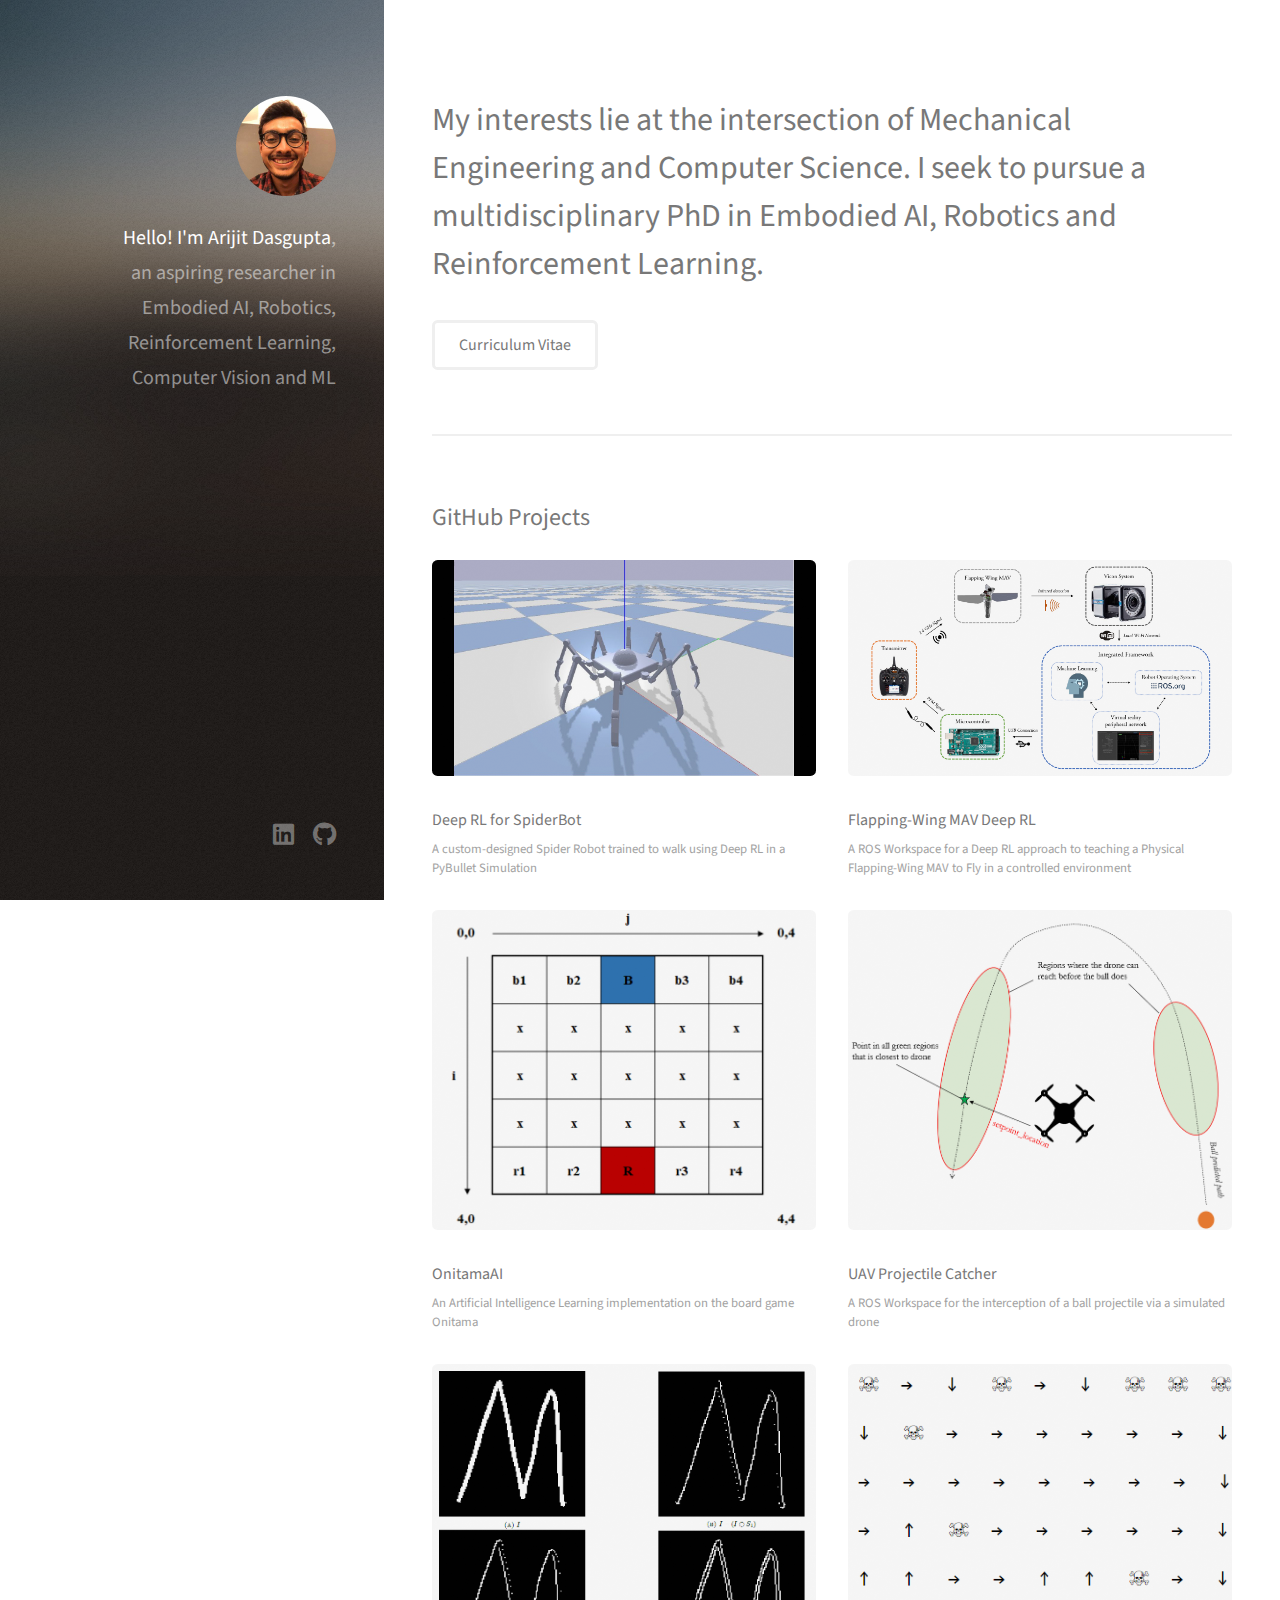
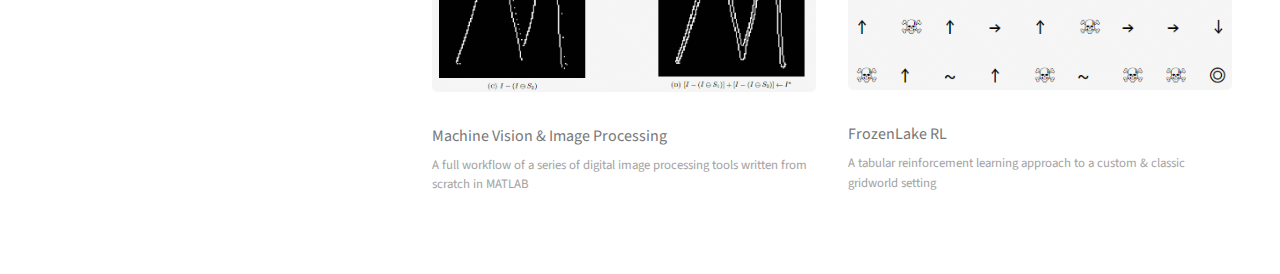
==== index.html @ ac58ea16 "Initial Commit" ====
<!DOCTYPE HTML>
<!--
	Strata by HTML5 UP
	html5up.net | @ajlkn
	Free for personal and commercial use under the CCA 3.0 license (html5up.net/license)
-->
<html>
	<head>
		<title>Arijit Dasgupta</title>
		<meta charset="utf-8" />
		<meta name="viewport" content="width=device-width, initial-scale=1, user-scalable=no" />
		<link rel="stylesheet" href="assets/css/main.css" />
	</head>
	<body class="is-preload">

		<!-- Header -->
			<header id="header">
				<div class="inner">
					<a href="#" class="image avatar"><img src="images/avatar.jpg" alt="" /></a>
					<h1><strong>Hello! I'm Arijit Dasgupta</strong>,<br> an aspiring 
					researcher in<br>Embodied AI, Robotics,<br>Reinforcement Learning,<br>Computer Vision and ML<br /></h1>
				</div>
			</header>

		<!-- Main -->
			<div id="main">

				<!-- One -->
					<section id="one">
						<header class="major">
							<h2>My interests lie at the intersection of Mechanical Engineering and Computer Science. I seek to pursue a multidisciplinary PhD in Embodied AI, Robotics and Reinforcement Learning. </h2>
						</header>
						<ul class="actions">
							<li><a href="pdf/ArijitDasgupta_Academic_CV.pdf" class="button">Curriculum Vitae </a></li>
						</ul>
						<p></p>
					</section>

				<!-- Two -->
					<section id="two">
						<h2>GitHub Projects</h2>
						<div class="row">
							<article class="col-6 col-12-xsmall work-item">
								<a href="https://github.com/arijitnoobstar/SpiderBot_DeepRL" class="special"><img src="images/spiderbot.jpg" alt="" /></a>
								<h3>Deep RL for SpiderBot</h3>
								<p>A custom-designed Spider Robot trained to walk using Deep RL in a PyBullet Simulation</p>
							</article>
							<article class="col-6 col-12-xsmall work-item">
								<a href="https://github.com/arijitnoobstar/Flapping-Wing-MAV_DeepRL" class="special"><img src="images/InformationFlow.png" alt="" /></a>
								<h3>Flapping-Wing MAV Deep RL</h3>
								<p>A ROS Workspace for a Deep RL approach to teaching a Physical Flapping-Wing MAV to Fly in a controlled environment</p>
							</article>
							<article class="col-6 col-12-xsmall work-item">
								<a href="https://github.com/arijitnoobstar/OnitamaAI" class="special"><img src="images/onitama_board.png" alt="" /></a>
								<h3>OnitamaAI</h3>
								<p>An Artificial Intelligence Learning implementation on the board game Onitama</p>
							</article>

							<article class="col-6 col-12-xsmall work-item">
								<a href="https://github.com/arijitnoobstar/UAVProjectileCatcher" class="special"><img src="images/method2.png" alt="" /></a>
								<h3>UAV Projectile Catcher</h3>
								<p>A ROS Workspace for the interception of a ball projectile via a simulated drone</p>
							</article>
							<article class="col-6 col-12-xsmall work-item">
								<a href="https://github.com/arijitnoobstar/MachineVision_ImageProcessing" class="special"><img src="images/erosion_edge_detection.png" alt="" /></a>
								<h3>Machine Vision & Image Processing</h3>
								<p>A full workflow of a series of digital image processing tools written from scratch in MATLAB</p>
							</article>
							<article class="col-6 col-12-xsmall work-item">
								<a href="https://github.com/arijitnoobstar/FrozenLake_RL" class="special"><img src="images/10by10policy.png" alt="" /></a>
								<h3>FrozenLake RL</h3>
								<p>A tabular reinforcement learning approach to a custom & classic gridworld setting</p>
							</article>
						</div>
					</section>

				<!-- Three 
					<section id="three">
						<h2>Get In Touch</h2>
						<p>Accumsan pellentesque commodo blandit enim arcu non at amet id arcu magna. Accumsan orci faucibus id eu lorem semper nunc nisi lorem vulputate lorem neque lorem ipsum dolor.</p>
						<div class="row">
							<div class="col-8 col-12-small">
								<form method="post" action="#">
									<div class="row gtr-uniform gtr-50">
										<div class="col-6 col-12-xsmall"><input type="text" name="name" id="name" placeholder="Name" /></div>
										<div class="col-6 col-12-xsmall"><input type="email" name="email" id="email" placeholder="Email" /></div>
										<div class="col-12"><textarea name="message" id="message" placeholder="Message" rows="4"></textarea></div>
									</div>
								</form>
								<ul class="actions">
									<li><input type="submit" value="Send Message" /></li>
								</ul>
							</div>
							<div class="col-4 col-12-small">
								<ul class="labeled-icons">
									<li>
										<h3 class="icon solid fa-home"><span class="label">Address</span></h3>
										1234 Somewhere Rd.<br />
										Nashville, TN 00000<br />
										United States
									</li>
									<li>
										<h3 class="icon solid fa-mobile-alt"><span class="label">Phone</span></h3>
										000-000-0000
									</li>
									<li>
										<h3 class="icon solid fa-envelope"><span class="label">Email</span></h3>
										<a href="#">hello@untitled.tld</a>
									</li>
								</ul>
							</div>
						</div>
					</section>
				-->
				<!-- Four -->
				<!--
					<section id="four">
						<h2>Elements</h2>

						<section>
							<h4>Text</h4>
							<p>This is <b>bold</b> and this is <strong>strong</strong>. This is <i>italic</i> and this is <em>emphasized</em>.
							This is <sup>superscript</sup> text and this is <sub>subscript</sub> text.
							This is <u>underlined</u> and this is code: <code>for (;;) { ... }</code>. Finally, <a href="#">this is a link</a>.</p>
							<hr />
							<header>
								<h4>Heading with a Subtitle</h4>
								<p>Lorem ipsum dolor sit amet nullam id egestas urna aliquam</p>
							</header>
							<p>Nunc lacinia ante nunc ac lobortis. Interdum adipiscing gravida odio porttitor sem non mi integer non faucibus ornare mi ut ante amet placerat aliquet. Volutpat eu sed ante lacinia sapien lorem accumsan varius montes viverra nibh in adipiscing blandit tempus accumsan.</p>
							<header>
								<h5>Heading with a Subtitle</h5>
								<p>Lorem ipsum dolor sit amet nullam id egestas urna aliquam</p>
							</header>
							<p>Nunc lacinia ante nunc ac lobortis. Interdum adipiscing gravida odio porttitor sem non mi integer non faucibus ornare mi ut ante amet placerat aliquet. Volutpat eu sed ante lacinia sapien lorem accumsan varius montes viverra nibh in adipiscing blandit tempus accumsan.</p>
							<hr />
							<h2>Heading Level 2</h2>
							<h3>Heading Level 3</h3>
							<h4>Heading Level 4</h4>
							<h5>Heading Level 5</h5>
							<h6>Heading Level 6</h6>
							<hr />
							<h5>Blockquote</h5>
							<blockquote>Fringilla nisl. Donec accumsan interdum nisi, quis tincidunt felis sagittis eget tempus euismod. Vestibulum ante ipsum primis in faucibus vestibulum. Blandit adipiscing eu felis iaculis volutpat ac adipiscing accumsan faucibus. Vestibulum ante ipsum primis in faucibus lorem ipsum dolor sit amet nullam adipiscing eu felis.</blockquote>
							<h5>Preformatted</h5>
							<pre><code>i = 0;

while (!deck.isInOrder()) {
print 'Iteration ' + i;
deck.shuffle();
i++;
}

print 'It took ' + i + ' iterations to sort the deck.';</code></pre>
						</section>

						<section>
							<h4>Lists</h4>
							<div class="row">
								<div class="col-6 col-12-xsmall">
									<h5>Unordered</h5>
									<ul>
										<li>Dolor pulvinar etiam magna etiam.</li>
										<li>Sagittis adipiscing lorem eleifend.</li>
										<li>Felis enim feugiat dolore viverra.</li>
									</ul>
									<h5>Alternate</h5>
									<ul class="alt">
										<li>Dolor pulvinar etiam magna etiam.</li>
										<li>Sagittis adipiscing lorem eleifend.</li>
										<li>Felis enim feugiat dolore viverra.</li>
									</ul>
								</div>
								<div class="col-6 col-12-xsmall">
									<h5>Ordered</h5>
									<ol>
										<li>Dolor pulvinar etiam magna etiam.</li>
										<li>Etiam vel felis at lorem sed viverra.</li>
										<li>Felis enim feugiat dolore viverra.</li>
										<li>Dolor pulvinar etiam magna etiam.</li>
										<li>Etiam vel felis at lorem sed viverra.</li>
										<li>Felis enim feugiat dolore viverra.</li>
									</ol>
									<h5>Icons</h5>
									<ul class="icons">
										<li><a href="#" class="icon brands fa-twitter"><span class="label">Twitter</span></a></li>
										<li><a href="#" class="icon brands fa-facebook-f"><span class="label">Facebook</span></a></li>
										<li><a href="#" class="icon brands fa-instagram"><span class="label">Instagram</span></a></li>
										<li><a href="#" class="icon brands fa-github"><span class="label">Github</span></a></li>
										<li><a href="#" class="icon brands fa-dribbble"><span class="label">Dribbble</span></a></li>
										<li><a href="#" class="icon brands fa-tumblr"><span class="label">Tumblr</span></a></li>
									</ul>
								</div>
							</div>
							<h5>Actions</h5>
							<ul class="actions">
								<li><a href="#" class="button primary">Default</a></li>
								<li><a href="#" class="button">Default</a></li>
							</ul>
							<ul class="actions small">
								<li><a href="#" class="button primary small">Small</a></li>
								<li><a href="#" class="button small">Small</a></li>
							</ul>
							<div class="row">
								<div class="col-6 col-12-small">
									<ul class="actions stacked">
										<li><a href="#" class="button primary">Default</a></li>
										<li><a href="#" class="button">Default</a></li>
									</ul>
								</div>
								<div class="col-6 col-12-small">
									<ul class="actions stacked">
										<li><a href="#" class="button primary small">Small</a></li>
										<li><a href="#" class="button small">Small</a></li>
									</ul>
								</div>
								<div class="col-6 col-12-small">
									<ul class="actions stacked">
										<li><a href="#" class="button primary fit">Default</a></li>
										<li><a href="#" class="button fit">Default</a></li>
									</ul>
								</div>
								<div class="col-6 col-12-small">
									<ul class="actions stacked">
										<li><a href="#" class="button primary small fit">Small</a></li>
										<li><a href="#" class="button small fit">Small</a></li>
									</ul>
								</div>
							</div>
						</section>

						<section>
							<h4>Table</h4>
							<h5>Default</h5>
							<div class="table-wrapper">
								<table>
									<thead>
										<tr>
											<th>Name</th>
											<th>Description</th>
											<th>Price</th>
										</tr>
									</thead>
									<tbody>
										<tr>
											<td>Item One</td>
											<td>Ante turpis integer aliquet porttitor.</td>
											<td>29.99</td>
										</tr>
										<tr>
											<td>Item Two</td>
											<td>Vis ac commodo adipiscing arcu aliquet.</td>
											<td>19.99</td>
										</tr>
										<tr>
											<td>Item Three</td>
											<td> Morbi faucibus arcu accumsan lorem.</td>
											<td>29.99</td>
										</tr>
										<tr>
											<td>Item Four</td>
											<td>Vitae integer tempus condimentum.</td>
											<td>19.99</td>
										</tr>
										<tr>
											<td>Item Five</td>
											<td>Ante turpis integer aliquet porttitor.</td>
											<td>29.99</td>
										</tr>
									</tbody>
									<tfoot>
										<tr>
											<td colspan="2"></td>
											<td>100.00</td>
										</tr>
									</tfoot>
								</table>
							</div>

							<h5>Alternate</h5>
							<div class="table-wrapper">
								<table class="alt">
									<thead>
										<tr>
											<th>Name</th>
											<th>Description</th>
											<th>Price</th>
										</tr>
									</thead>
									<tbody>
										<tr>
											<td>Item One</td>
											<td>Ante turpis integer aliquet porttitor.</td>
											<td>29.99</td>
										</tr>
										<tr>
											<td>Item Two</td>
											<td>Vis ac commodo adipiscing arcu aliquet.</td>
											<td>19.99</td>
										</tr>
										<tr>
											<td>Item Three</td>
											<td> Morbi faucibus arcu accumsan lorem.</td>
											<td>29.99</td>
										</tr>
										<tr>
											<td>Item Four</td>
											<td>Vitae integer tempus condimentum.</td>
											<td>19.99</td>
										</tr>
										<tr>
											<td>Item Five</td>
											<td>Ante turpis integer aliquet porttitor.</td>
											<td>29.99</td>
										</tr>
									</tbody>
									<tfoot>
										<tr>
											<td colspan="2"></td>
											<td>100.00</td>
										</tr>
									</tfoot>
								</table>
							</div>
						</section>

						<section>
							<h4>Buttons</h4>
							<ul class="actions">
								<li><a href="#" class="button primary">Primary</a></li>
								<li><a href="#" class="button">Default</a></li>
							</ul>
							<ul class="actions">
								<li><a href="#" class="button large">Large</a></li>
								<li><a href="#" class="button">Default</a></li>
								<li><a href="#" class="button small">Small</a></li>
							</ul>
							<ul class="actions fit">
								<li><a href="#" class="button primary fit">Fit</a></li>
								<li><a href="#" class="button fit">Fit</a></li>
							</ul>
							<ul class="actions fit small">
								<li><a href="#" class="button primary fit small">Fit + Small</a></li>
								<li><a href="#" class="button fit small">Fit + Small</a></li>
							</ul>
							<ul class="actions">
								<li><a href="#" class="button primary icon solid fa-download">Icon</a></li>
								<li><a href="#" class="button icon solid fa-download">Icon</a></li>
							</ul>
							<ul class="actions">
								<li><span class="button primary disabled">Primary</span></li>
								<li><span class="button disabled">Default</span></li>
							</ul>
						</section>

						<section>
							<h4>Form</h4>
							<form method="post" action="#">
								<div class="row gtr-uniform gtr-50">
									<div class="col-6 col-12-xsmall">
										<input type="text" name="demo-name" id="demo-name" value="" placeholder="Name" />
									</div>
									<div class="col-6 col-12-xsmall">
										<input type="email" name="demo-email" id="demo-email" value="" placeholder="Email" />
									</div>
									<div class="col-12">
										<select name="demo-category" id="demo-category">
											<option value="">- Category -</option>
											<option value="1">Manufacturing</option>
											<option value="1">Shipping</option>
											<option value="1">Administration</option>
											<option value="1">Human Resources</option>
										</select>
									</div>
									<div class="col-4 col-12-small">
										<input type="radio" id="demo-priority-low" name="demo-priority" checked>
										<label for="demo-priority-low">Low Priority</label>
									</div>
									<div class="col-4 col-12-small">
										<input type="radio" id="demo-priority-normal" name="demo-priority">
										<label for="demo-priority-normal">Normal Priority</label>
									</div>
									<div class="col-4 col-12-small">
										<input type="radio" id="demo-priority-high" name="demo-priority">
										<label for="demo-priority-high">High Priority</label>
									</div>
									<div class="col-6 col-12-small">
										<input type="checkbox" id="demo-copy" name="demo-copy">
										<label for="demo-copy">Email me a copy of this message</label>
									</div>
									<div class="col-6 col-12-small">
										<input type="checkbox" id="demo-human" name="demo-human" checked>
										<label for="demo-human">I am a human and not a robot</label>
									</div>
									<div class="col-12">
										<textarea name="demo-message" id="demo-message" placeholder="Enter your message" rows="6"></textarea>
									</div>
									<div class="col-12">
										<ul class="actions">
											<li><input type="submit" value="Send Message" class="primary" /></li>
											<li><input type="reset" value="Reset" /></li>
										</ul>
									</div>
								</div>
							</form>
						</section>

						<section>
							<h4>Image</h4>
							<h5>Fit</h5>
							<div class="box alt">
								<div class="row gtr-50 gtr-uniform">
									<div class="col-12"><span class="image fit"><img src="images/fulls/05.jpg" alt="" /></span></div>
									<div class="col-4"><span class="image fit"><img src="images/thumbs/01.jpg" alt="" /></span></div>
									<div class="col-4"><span class="image fit"><img src="images/thumbs/02.jpg" alt="" /></span></div>
									<div class="col-4"><span class="image fit"><img src="images/thumbs/03.jpg" alt="" /></span></div>
									<div class="col-4"><span class="image fit"><img src="images/thumbs/04.jpg" alt="" /></span></div>
									<div class="col-4"><span class="image fit"><img src="images/thumbs/05.jpg" alt="" /></span></div>
									<div class="col-4"><span class="image fit"><img src="images/thumbs/06.jpg" alt="" /></span></div>
									<div class="col-4"><span class="image fit"><img src="images/thumbs/03.jpg" alt="" /></span></div>
									<div class="col-4"><span class="image fit"><img src="images/thumbs/02.jpg" alt="" /></span></div>
									<div class="col-4"><span class="image fit"><img src="images/thumbs/01.jpg" alt="" /></span></div>
								</div>
							</div>
							<h5>Left &amp; Right</h5>
							<p><span class="image left"><img src="images/avatar.jpg" alt="" /></span>Fringilla nisl. Donec accumsan interdum nisi, quis tincidunt felis sagittis eget. tempus euismod. Vestibulum ante ipsum primis in faucibus vestibulum. Blandit adipiscing eu felis iaculis volutpat ac adipiscing accumsan eu faucibus. Integer ac pellentesque praesent tincidunt felis sagittis eget. tempus euismod. Vestibulum ante ipsum primis in faucibus vestibulum. Blandit adipiscing eu felis iaculis volutpat ac adipiscing accumsan eu faucibus. Integer ac pellentesque praesent. Donec accumsan interdum nisi, quis tincidunt felis sagittis eget. tempus euismod. Vestibulum ante ipsum primis in faucibus vestibulum. Blandit adipiscing eu felis iaculis volutpat ac adipiscing accumsan eu faucibus. Integer ac pellentesque praesent tincidunt felis sagittis eget. tempus euismod. Vestibulum ante ipsum primis in faucibus vestibulum. Blandit adipiscing eu felis iaculis volutpat ac adipiscing accumsan eu faucibus. Integer ac pellentesque praesent.</p>
							<p><span class="image right"><img src="images/avatar.jpg" alt="" /></span>Fringilla nisl. Donec accumsan interdum nisi, quis tincidunt felis sagittis eget. tempus euismod. Vestibulum ante ipsum primis in faucibus vestibulum. Blandit adipiscing eu felis iaculis volutpat ac adipiscing accumsan eu faucibus. Integer ac pellentesque praesent tincidunt felis sagittis eget. tempus euismod. Vestibulum ante ipsum primis in faucibus vestibulum. Blandit adipiscing eu felis iaculis volutpat ac adipiscing accumsan eu faucibus. Integer ac pellentesque praesent. Donec accumsan interdum nisi, quis tincidunt felis sagittis eget. tempus euismod. Vestibulum ante ipsum primis in faucibus vestibulum. Blandit adipiscing eu felis iaculis volutpat ac adipiscing accumsan eu faucibus. Integer ac pellentesque praesent tincidunt felis sagittis eget. tempus euismod. Vestibulum ante ipsum primis in faucibus vestibulum. Blandit adipiscing eu felis iaculis volutpat ac adipiscing accumsan eu faucibus. Integer ac pellentesque praesent.</p>
						</section>

					</section>
				-->

			</div>

		<!-- Footer -->
			<footer id="footer">
				<div class="inner">
					<ul class="icons">
						<li><a href="https://linkedin.com/in/arijitdasgupta97" class="icon brands fa-linkedin"><span class="label">LinkedIN</span></a></li>
						<li><a href="https://github.com/arijitnoobstar" class="icon brands fa-github"><span class="label">Github</span></a></li>
					</ul>
				</div>
			</footer>

		<!-- Scripts -->
			<script src="assets/js/jquery.min.js"></script>
			<script src="assets/js/jquery.poptrox.min.js"></script>
			<script src="assets/js/browser.min.js"></script>
			<script src="assets/js/breakpoints.min.js"></script>
			<script src="assets/js/util.js"></script>
			<script src="assets/js/main.js"></script>

	</body>
</html>
---- assets/css/main.css ----
@import url("fontawesome-all.min.css");
@import url("https://fonts.googleapis.com/css?family=Source+Sans+Pro:400,400italic");

/*
	Strata by HTML5 UP
	html5up.net | @ajlkn
	Free for personal and commercial use under the CCA 3.0 license (html5up.net/license)
*/

html, body, div, span, applet, object,
iframe, h1, h2, h3, h4, h5, h6, p, blockquote,
pre, a, abbr, acronym, address, big, cite,
code, del, dfn, em, img, ins, kbd, q, s, samp,
small, strike, strong, sub, sup, tt, var, b,
u, i, center, dl, dt, dd, ol, ul, li, fieldset,
form, label, legend, table, caption, tbody,
tfoot, thead, tr, th, td, article, aside,
canvas, details, embed, figure, figcaption,
footer, header, hgroup, menu, nav, output, ruby,
section, summary, time, mark, audio, video {
	margin: 0;
	padding: 0;
	border: 0;
	font-size: 100%;
	font: inherit;
	vertical-align: baseline;}

article, aside, details, figcaption, figure,
footer, header, hgroup, menu, nav, section {
	display: block;}

body {
	line-height: 1;
}

ol, ul {
	list-style: none;
}

blockquote, q {
	quotes: none;
}

	blockquote:before, blockquote:after, q:before, q:after {
		content: '';
		content: none;
	}

table {
	border-collapse: collapse;
	border-spacing: 0;
}

body {
	-webkit-text-size-adjust: none;
}

mark {
	background-color: transparent;
	color: inherit;
}

input::-moz-focus-inner {
	border: 0;
	padding: 0;
}

input, select, textarea {
	-moz-appearance: none;
	-webkit-appearance: none;
	-ms-appearance: none;
	appearance: none;
}

/* Basic */

	html {
		box-sizing: border-box;
	}

	*, *:before, *:after {
		box-sizing: inherit;
	}

	body {
		background: #fff;
	}

		body.is-preload *, body.is-preload *:before, body.is-preload *:after {
			-moz-animation: none !important;
			-webkit-animation: none !important;
			-ms-animation: none !important;
			animation: none !important;
			-moz-transition: none !important;
			-webkit-transition: none !important;
			-ms-transition: none !important;
			transition: none !important;
		}

	body, input, select, textarea {
		color: #a2a2a2;
		font-family: "Source Sans Pro", Helvetica, sans-serif;
		font-size: 16pt;
		font-weight: 400;
		line-height: 1.75em;
	}

	a {
		-moz-transition: color 0.2s ease-in-out, border-color 0.2s ease-in-out;
		-webkit-transition: color 0.2s ease-in-out, border-color 0.2s ease-in-out;
		-ms-transition: color 0.2s ease-in-out, border-color 0.2s ease-in-out;
		transition: color 0.2s ease-in-out, border-color 0.2s ease-in-out;
		border-bottom: dotted 1px;
		color: #49bf9d;
		text-decoration: none;
	}

		a:hover {
			border-bottom-color: transparent;
			color: #49bf9d !important;
			text-decoration: none;
		}

	strong, b {
		color: #787878;
		font-weight: 400;
	}

	em, i {
		font-style: italic;
	}

	p {
		margin: 0 0 2em 0;
	}

	h1, h2, h3, h4, h5, h6 {
		color: #787878;
		font-weight: 400;
		line-height: 1em;
		margin: 0 0 1em 0;
	}

		h1 a, h2 a, h3 a, h4 a, h5 a, h6 a {
			color: inherit;
			text-decoration: none;
		}

	h1 {
		font-size: 2em;
		line-height: 1.5em;
	}

	h2 {
		font-size: 1.5em;
		line-height: 1.5em;
	}

	h3 {
		font-size: 1.25em;
		line-height: 1.5em;
	}

	h4 {
		font-size: 1.1em;
		line-height: 1.5em;
	}

	h5 {
		font-size: 0.9em;
		line-height: 1.5em;
	}

	h6 {
		font-size: 0.7em;
		line-height: 1.5em;
	}

	sub {
		font-size: 0.8em;
		position: relative;
		top: 0.5em;
	}

	sup {
		font-size: 0.8em;
		position: relative;
		top: -0.5em;
	}

	hr {
		border: 0;
		border-bottom: solid 2px #efefef;
		margin: 2em 0;
	}

		hr.major {
			margin: 3em 0;
		}

	blockquote {
		border-left: solid 6px #efefef;
		font-style: italic;
		margin: 0 0 2em 0;
		padding: 0.5em 0 0.5em 1.5em;
	}

	code {
		background: #f7f7f7;
		border-radius: 0.35em;
		border: solid 2px #efefef;
		font-family: "Courier New", monospace;
		font-size: 0.9em;
		margin: 0 0.25em;
		padding: 0.25em 0.65em;
	}

	pre {
		-webkit-overflow-scrolling: touch;
		font-family: "Courier New", monospace;
		font-size: 0.9em;
		margin: 0 0 2em 0;
	}

		pre code {
			display: block;
			line-height: 1.75em;
			padding: 1em 1.5em;
			overflow-x: auto;
		}

	.align-left {
		text-align: left;
	}

	.align-center {
		text-align: center;
	}

	.align-right {
		text-align: right;
	}

/* Container */

	.container {
		margin: 0 auto;
		max-width: calc(100% - 4em);
		width: 100%;
	}

		.container.xsmall {
			width: 25%;
		}

		.container.small {
			width: 50%;
		}

		.container.medium {
			width: 75%;
		}

		.container.large {
			width: 125%;
		}

		.container.xlarge {
			width: 150%;
		}

		.container.max {
			width: 100%;
		}

		@media screen and (max-width: 980px) {

			.container {
				width: 100% !important;
				max-width: 100% !important;
			}

		}

		@media screen and (max-width: 480px) {

			.container {
				max-width: calc(100% - 3em);
			}

		}

/* Row */

	.row {
		display: flex;
		flex-wrap: wrap;
		box-sizing: border-box;
		align-items: stretch;
	}

		.row > * {
			box-sizing: border-box;
		}

		.row.gtr-uniform > * > :last-child {
			margin-bottom: 0;
		}

		.row.aln-left {
			justify-content: flex-start;
		}

		.row.aln-center {
			justify-content: center;
		}

		.row.aln-right {
			justify-content: flex-end;
		}

		.row.aln-top {
			align-items: flex-start;
		}

		.row.aln-middle {
			align-items: center;
		}

		.row.aln-bottom {
			align-items: flex-end;
		}

		.row > .imp {
			order: -1;
		}

		.row > .col-1 {
			width: 8.33333%;
		}

		.row > .off-1 {
			margin-left: 8.33333%;
		}

		.row > .col-2 {
			width: 16.66667%;
		}

		.row > .off-2 {
			margin-left: 16.66667%;
		}

		.row > .col-3 {
			width: 25%;
		}

		.row > .off-3 {
			margin-left: 25%;
		}

		.row > .col-4 {
			width: 33.33333%;
		}

		.row > .off-4 {
			margin-left: 33.33333%;
		}

		.row > .col-5 {
			width: 41.66667%;
		}

		.row > .off-5 {
			margin-left: 41.66667%;
		}

		.row > .col-6 {
			width: 50%;
		}

		.row > .off-6 {
			margin-left: 50%;
		}

		.row > .col-7 {
			width: 58.33333%;
		}

		.row > .off-7 {
			margin-left: 58.33333%;
		}

		.row > .col-8 {
			width: 66.66667%;
		}

		.row > .off-8 {
			margin-left: 66.66667%;
		}

		.row > .col-9 {
			width: 75%;
		}

		.row > .off-9 {
			margin-left: 75%;
		}

		.row > .col-10 {
			width: 83.33333%;
		}

		.row > .off-10 {
			margin-left: 83.33333%;
		}

		.row > .col-11 {
			width: 91.66667%;
		}

		.row > .off-11 {
			margin-left: 91.66667%;
		}

		.row > .col-12 {
			width: 100%;
		}

		.row > .off-12 {
			margin-left: 100%;
		}

		.row.gtr-0 {
			margin-top: 0;
			margin-left: 0em;
		}

			.row.gtr-0 > * {
				padding: 0 0 0 0em;
			}

			.row.gtr-0.gtr-uniform {
				margin-top: 0em;
			}

				.row.gtr-0.gtr-uniform > * {
					padding-top: 0em;
				}

		.row.gtr-25 {
			margin-top: 0;
			margin-left: -0.625em;
		}

			.row.gtr-25 > * {
				padding: 0 0 0 0.625em;
			}

			.row.gtr-25.gtr-uniform {
				margin-top: -0.625em;
			}

				.row.gtr-25.gtr-uniform > * {
					padding-top: 0.625em;
				}

		.row.gtr-50 {
			margin-top: 0;
			margin-left: -1.25em;
		}

			.row.gtr-50 > * {
				padding: 0 0 0 1.25em;
			}

			.row.gtr-50.gtr-uniform {
				margin-top: -1.25em;
			}

				.row.gtr-50.gtr-uniform > * {
					padding-top: 1.25em;
				}

		.row {
			margin-top: 0;
			margin-left: -2.5em;
		}

			.row > * {
				padding: 0 0 0 2.5em;
			}

			.row.gtr-uniform {
				margin-top: -2.5em;
			}

				.row.gtr-uniform > * {
					padding-top: 2.5em;
				}

		.row.gtr-150 {
			margin-top: 0;
			margin-left: -3.75em;
		}

			.row.gtr-150 > * {
				padding: 0 0 0 3.75em;
			}

			.row.gtr-150.gtr-uniform {
				margin-top: -3.75em;
			}

				.row.gtr-150.gtr-uniform > * {
					padding-top: 3.75em;
				}

		.row.gtr-200 {
			margin-top: 0;
			margin-left: -5em;
		}

			.row.gtr-200 > * {
				padding: 0 0 0 5em;
			}

			.row.gtr-200.gtr-uniform {
				margin-top: -5em;
			}

				.row.gtr-200.gtr-uniform > * {
					padding-top: 5em;
				}

		@media screen and (max-width: 1800px) {

			.row {
				display: flex;
				flex-wrap: wrap;
				box-sizing: border-box;
				align-items: stretch;
			}

				.row > * {
					box-sizing: border-box;
				}

				.row.gtr-uniform > * > :last-child {
					margin-bottom: 0;
				}

				.row.aln-left {
					justify-content: flex-start;
				}

				.row.aln-center {
					justify-content: center;
				}

				.row.aln-right {
					justify-content: flex-end;
				}

				.row.aln-top {
					align-items: flex-start;
				}

				.row.aln-middle {
					align-items: center;
				}

				.row.aln-bottom {
					align-items: flex-end;
				}

				.row > .imp-xlarge {
					order: -1;
				}

				.row > .col-1-xlarge {
					width: 8.33333%;
				}

				.row > .off-1-xlarge {
					margin-left: 8.33333%;
				}

				.row > .col-2-xlarge {
					width: 16.66667%;
				}

				.row > .off-2-xlarge {
					margin-left: 16.66667%;
				}

				.row > .col-3-xlarge {
					width: 25%;
				}

				.row > .off-3-xlarge {
					margin-left: 25%;
				}

				.row > .col-4-xlarge {
					width: 33.33333%;
				}

				.row > .off-4-xlarge {
					margin-left: 33.33333%;
				}

				.row > .col-5-xlarge {
					width: 41.66667%;
				}

				.row > .off-5-xlarge {
					margin-left: 41.66667%;
				}

				.row > .col-6-xlarge {
					width: 50%;
				}

				.row > .off-6-xlarge {
					margin-left: 50%;
				}

				.row > .col-7-xlarge {
					width: 58.33333%;
				}

				.row > .off-7-xlarge {
					margin-left: 58.33333%;
				}

				.row > .col-8-xlarge {
					width: 66.66667%;
				}

				.row > .off-8-xlarge {
					margin-left: 66.66667%;
				}

				.row > .col-9-xlarge {
					width: 75%;
				}

				.row > .off-9-xlarge {
					margin-left: 75%;
				}

				.row > .col-10-xlarge {
					width: 83.33333%;
				}

				.row > .off-10-xlarge {
					margin-left: 83.33333%;
				}

				.row > .col-11-xlarge {
					width: 91.66667%;
				}

				.row > .off-11-xlarge {
					margin-left: 91.66667%;
				}

				.row > .col-12-xlarge {
					width: 100%;
				}

				.row > .off-12-xlarge {
					margin-left: 100%;
				}

				.row.gtr-0 {
					margin-top: 0;
					margin-left: 0em;
				}

					.row.gtr-0 > * {
						padding: 0 0 0 0em;
					}

					.row.gtr-0.gtr-uniform {
						margin-top: 0em;
					}

						.row.gtr-0.gtr-uniform > * {
							padding-top: 0em;
						}

				.row.gtr-25 {
					margin-top: 0;
					margin-left: -0.625em;
				}

					.row.gtr-25 > * {
						padding: 0 0 0 0.625em;
					}

					.row.gtr-25.gtr-uniform {
						margin-top: -0.625em;
					}

						.row.gtr-25.gtr-uniform > * {
							padding-top: 0.625em;
						}

				.row.gtr-50 {
					margin-top: 0;
					margin-left: -1.25em;
				}

					.row.gtr-50 > * {
						padding: 0 0 0 1.25em;
					}

					.row.gtr-50.gtr-uniform {
						margin-top: -1.25em;
					}

						.row.gtr-50.gtr-uniform > * {
							padding-top: 1.25em;
						}

				.row {
					margin-top: 0;
					margin-left: -2.5em;
				}

					.row > * {
						padding: 0 0 0 2.5em;
					}

					.row.gtr-uniform {
						margin-top: -2.5em;
					}

						.row.gtr-uniform > * {
							padding-top: 2.5em;
						}

				.row.gtr-150 {
					margin-top: 0;
					margin-left: -3.75em;
				}

					.row.gtr-150 > * {
						padding: 0 0 0 3.75em;
					}

					.row.gtr-150.gtr-uniform {
						margin-top: -3.75em;
					}

						.row.gtr-150.gtr-uniform > * {
							padding-top: 3.75em;
						}

				.row.gtr-200 {
					margin-top: 0;
					margin-left: -5em;
				}

					.row.gtr-200 > * {
						padding: 0 0 0 5em;
					}

					.row.gtr-200.gtr-uniform {
						margin-top: -5em;
					}

						.row.gtr-200.gtr-uniform > * {
							padding-top: 5em;
						}

		}

		@media screen and (max-width: 1280px) {

			.row {
				display: flex;
				flex-wrap: wrap;
				box-sizing: border-box;
				align-items: stretch;
			}

				.row > * {
					box-sizing: border-box;
				}

				.row.gtr-uniform > * > :last-child {
					margin-bottom: 0;
				}

				.row.aln-left {
					justify-content: flex-start;
				}

				.row.aln-center {
					justify-content: center;
				}

				.row.aln-right {
					justify-content: flex-end;
				}

				.row.aln-top {
					align-items: flex-start;
				}

				.row.aln-middle {
					align-items: center;
				}

				.row.aln-bottom {
					align-items: flex-end;
				}

				.row > .imp-large {
					order: -1;
				}

				.row > .col-1-large {
					width: 8.33333%;
				}

				.row > .off-1-large {
					margin-left: 8.33333%;
				}

				.row > .col-2-large {
					width: 16.66667%;
				}

				.row > .off-2-large {
					margin-left: 16.66667%;
				}

				.row > .col-3-large {
					width: 25%;
				}

				.row > .off-3-large {
					margin-left: 25%;
				}

				.row > .col-4-large {
					width: 33.33333%;
				}

				.row > .off-4-large {
					margin-left: 33.33333%;
				}

				.row > .col-5-large {
					width: 41.66667%;
				}

				.row > .off-5-large {
					margin-left: 41.66667%;
				}

				.row > .col-6-large {
					width: 50%;
				}

				.row > .off-6-large {
					margin-left: 50%;
				}

				.row > .col-7-large {
					width: 58.33333%;
				}

				.row > .off-7-large {
					margin-left: 58.33333%;
				}

				.row > .col-8-large {
					width: 66.66667%;
				}

				.row > .off-8-large {
					margin-left: 66.66667%;
				}

				.row > .col-9-large {
					width: 75%;
				}

				.row > .off-9-large {
					margin-left: 75%;
				}

				.row > .col-10-large {
					width: 83.33333%;
				}

				.row > .off-10-large {
					margin-left: 83.33333%;
				}

				.row > .col-11-large {
					width: 91.66667%;
				}

				.row > .off-11-large {
					margin-left: 91.66667%;
				}

				.row > .col-12-large {
					width: 100%;
				}

				.row > .off-12-large {
					margin-left: 100%;
				}

				.row.gtr-0 {
					margin-top: 0;
					margin-left: 0em;
				}

					.row.gtr-0 > * {
						padding: 0 0 0 0em;
					}

					.row.gtr-0.gtr-uniform {
						margin-top: 0em;
					}

						.row.gtr-0.gtr-uniform > * {
							padding-top: 0em;
						}

				.row.gtr-25 {
					margin-top: 0;
					margin-left: -0.5em;
				}

					.row.gtr-25 > * {
						padding: 0 0 0 0.5em;
					}

					.row.gtr-25.gtr-uniform {
						margin-top: -0.5em;
					}

						.row.gtr-25.gtr-uniform > * {
							padding-top: 0.5em;
						}

				.row.gtr-50 {
					margin-top: 0;
					margin-left: -1em;
				}

					.row.gtr-50 > * {
						padding: 0 0 0 1em;
					}

					.row.gtr-50.gtr-uniform {
						margin-top: -1em;
					}

						.row.gtr-50.gtr-uniform > * {
							padding-top: 1em;
						}

				.row {
					margin-top: 0;
					margin-left: -2em;
				}

					.row > * {
						padding: 0 0 0 2em;
					}

					.row.gtr-uniform {
						margin-top: -2em;
					}

						.row.gtr-uniform > * {
							padding-top: 2em;
						}

				.row.gtr-150 {
					margin-top: 0;
					margin-left: -3em;
				}

					.row.gtr-150 > * {
						padding: 0 0 0 3em;
					}

					.row.gtr-150.gtr-uniform {
						margin-top: -3em;
					}

						.row.gtr-150.gtr-uniform > * {
							padding-top: 3em;
						}

				.row.gtr-200 {
					margin-top: 0;
					margin-left: -4em;
				}

					.row.gtr-200 > * {
						padding: 0 0 0 4em;
					}

					.row.gtr-200.gtr-uniform {
						margin-top: -4em;
					}

						.row.gtr-200.gtr-uniform > * {
							padding-top: 4em;
						}

		}

		@media screen and (max-width: 980px) {

			.row {
				display: flex;
				flex-wrap: wrap;
				box-sizing: border-box;
				align-items: stretch;
			}

				.row > * {
					box-sizing: border-box;
				}

				.row.gtr-uniform > * > :last-child {
					margin-bottom: 0;
				}

				.row.aln-left {
					justify-content: flex-start;
				}

				.row.aln-center {
					justify-content: center;
				}

				.row.aln-right {
					justify-content: flex-end;
				}

				.row.aln-top {
					align-items: flex-start;
				}

				.row.aln-middle {
					align-items: center;
				}

				.row.aln-bottom {
					align-items: flex-end;
				}

				.row > .imp-medium {
					order: -1;
				}

				.row > .col-1-medium {
					width: 8.33333%;
				}

				.row > .off-1-medium {
					margin-left: 8.33333%;
				}

				.row > .col-2-medium {
					width: 16.66667%;
				}

				.row > .off-2-medium {
					margin-left: 16.66667%;
				}

				.row > .col-3-medium {
					width: 25%;
				}

				.row > .off-3-medium {
					margin-left: 25%;
				}

				.row > .col-4-medium {
					width: 33.33333%;
				}

				.row > .off-4-medium {
					margin-left: 33.33333%;
				}

				.row > .col-5-medium {
					width: 41.66667%;
				}

				.row > .off-5-medium {
					margin-left: 41.66667%;
				}

				.row > .col-6-medium {
					width: 50%;
				}

				.row > .off-6-medium {
					margin-left: 50%;
				}

				.row > .col-7-medium {
					width: 58.33333%;
				}

				.row > .off-7-medium {
					margin-left: 58.33333%;
				}

				.row > .col-8-medium {
					width: 66.66667%;
				}

				.row > .off-8-medium {
					margin-left: 66.66667%;
				}

				.row > .col-9-medium {
					width: 75%;
				}

				.row > .off-9-medium {
					margin-left: 75%;
				}

				.row > .col-10-medium {
					width: 83.33333%;
				}

				.row > .off-10-medium {
					margin-left: 83.33333%;
				}

				.row > .col-11-medium {
					width: 91.66667%;
				}

				.row > .off-11-medium {
					margin-left: 91.66667%;
				}

				.row > .col-12-medium {
					width: 100%;
				}

				.row > .off-12-medium {
					margin-left: 100%;
				}

				.row.gtr-0 {
					margin-top: 0;
					margin-left: 0em;
				}

					.row.gtr-0 > * {
						padding: 0 0 0 0em;
					}

					.row.gtr-0.gtr-uniform {
						margin-top: 0em;
					}

						.row.gtr-0.gtr-uniform > * {
							padding-top: 0em;
						}

				.row.gtr-25 {
					margin-top: 0;
					margin-left: -0.5em;
				}

					.row.gtr-25 > * {
						padding: 0 0 0 0.5em;
					}

					.row.gtr-25.gtr-uniform {
						margin-top: -0.5em;
					}

						.row.gtr-25.gtr-uniform > * {
							padding-top: 0.5em;
						}

				.row.gtr-50 {
					margin-top: 0;
					margin-left: -1em;
				}

					.row.gtr-50 > * {
						padding: 0 0 0 1em;
					}

					.row.gtr-50.gtr-uniform {
						margin-top: -1em;
					}

						.row.gtr-50.gtr-uniform > * {
							padding-top: 1em;
						}

				.row {
					margin-top: 0;
					margin-left: -2em;
				}

					.row > * {
						padding: 0 0 0 2em;
					}

					.row.gtr-uniform {
						margin-top: -2em;
					}

						.row.gtr-uniform > * {
							padding-top: 2em;
						}

				.row.gtr-150 {
					margin-top: 0;
					margin-left: -3em;
				}

					.row.gtr-150 > * {
						padding: 0 0 0 3em;
					}

					.row.gtr-150.gtr-uniform {
						margin-top: -3em;
					}

						.row.gtr-150.gtr-uniform > * {
							padding-top: 3em;
						}

				.row.gtr-200 {
					margin-top: 0;
					margin-left: -4em;
				}

					.row.gtr-200 > * {
						padding: 0 0 0 4em;
					}

					.row.gtr-200.gtr-uniform {
						margin-top: -4em;
					}

						.row.gtr-200.gtr-uniform > * {
							padding-top: 4em;
						}

		}

		@media screen and (max-width: 736px) {

			.row {
				display: flex;
				flex-wrap: wrap;
				box-sizing: border-box;
				align-items: stretch;
			}

				.row > * {
					box-sizing: border-box;
				}

				.row.gtr-uniform > * > :last-child {
					margin-bottom: 0;
				}

				.row.aln-left {
					justify-content: flex-start;
				}

				.row.aln-center {
					justify-content: center;
				}

				.row.aln-right {
					justify-content: flex-end;
				}

				.row.aln-top {
					align-items: flex-start;
				}

				.row.aln-middle {
					align-items: center;
				}

				.row.aln-bottom {
					align-items: flex-end;
				}

				.row > .imp-small {
					order: -1;
				}

				.row > .col-1-small {
					width: 8.33333%;
				}

				.row > .off-1-small {
					margin-left: 8.33333%;
				}

				.row > .col-2-small {
					width: 16.66667%;
				}

				.row > .off-2-small {
					margin-left: 16.66667%;
				}

				.row > .col-3-small {
					width: 25%;
				}

				.row > .off-3-small {
					margin-left: 25%;
				}

				.row > .col-4-small {
					width: 33.33333%;
				}

				.row > .off-4-small {
					margin-left: 33.33333%;
				}

				.row > .col-5-small {
					width: 41.66667%;
				}

				.row > .off-5-small {
					margin-left: 41.66667%;
				}

				.row > .col-6-small {
					width: 50%;
				}

				.row > .off-6-small {
					margin-left: 50%;
				}

				.row > .col-7-small {
					width: 58.33333%;
				}

				.row > .off-7-small {
					margin-left: 58.33333%;
				}

				.row > .col-8-small {
					width: 66.66667%;
				}

				.row > .off-8-small {
					margin-left: 66.66667%;
				}

				.row > .col-9-small {
					width: 75%;
				}

				.row > .off-9-small {
					margin-left: 75%;
				}

				.row > .col-10-small {
					width: 83.33333%;
				}

				.row > .off-10-small {
					margin-left: 83.33333%;
				}

				.row > .col-11-small {
					width: 91.66667%;
				}

				.row > .off-11-small {
					margin-left: 91.66667%;
				}

				.row > .col-12-small {
					width: 100%;
				}

				.row > .off-12-small {
					margin-left: 100%;
				}

				.row.gtr-0 {
					margin-top: 0;
					margin-left: 0em;
				}

					.row.gtr-0 > * {
						padding: 0 0 0 0em;
					}

					.row.gtr-0.gtr-uniform {
						margin-top: 0em;
					}

						.row.gtr-0.gtr-uniform > * {
							padding-top: 0em;
						}

				.row.gtr-25 {
					margin-top: 0;
					margin-left: -0.375em;
				}

					.row.gtr-25 > * {
						padding: 0 0 0 0.375em;
					}

					.row.gtr-25.gtr-uniform {
						margin-top: -0.375em;
					}

						.row.gtr-25.gtr-uniform > * {
							padding-top: 0.375em;
						}

				.row.gtr-50 {
					margin-top: 0;
					margin-left: -0.75em;
				}

					.row.gtr-50 > * {
						padding: 0 0 0 0.75em;
					}

					.row.gtr-50.gtr-uniform {
						margin-top: -0.75em;
					}

						.row.gtr-50.gtr-uniform > * {
							padding-top: 0.75em;
						}

				.row {
					margin-top: 0;
					margin-left: -1.5em;
				}

					.row > * {
						padding: 0 0 0 1.5em;
					}

					.row.gtr-uniform {
						margin-top: -1.5em;
					}

						.row.gtr-uniform > * {
							padding-top: 1.5em;
						}

				.row.gtr-150 {
					margin-top: 0;
					margin-left: -2.25em;
				}

					.row.gtr-150 > * {
						padding: 0 0 0 2.25em;
					}

					.row.gtr-150.gtr-uniform {
						margin-top: -2.25em;
					}

						.row.gtr-150.gtr-uniform > * {
							padding-top: 2.25em;
						}

				.row.gtr-200 {
					margin-top: 0;
					margin-left: -3em;
				}

					.row.gtr-200 > * {
						padding: 0 0 0 3em;
					}

					.row.gtr-200.gtr-uniform {
						margin-top: -3em;
					}

						.row.gtr-200.gtr-uniform > * {
							padding-top: 3em;
						}

		}

		@media screen and (max-width: 480px) {

			.row {
				display: flex;
				flex-wrap: wrap;
				box-sizing: border-box;
				align-items: stretch;
			}

				.row > * {
					box-sizing: border-box;
				}

				.row.gtr-uniform > * > :last-child {
					margin-bottom: 0;
				}

				.row.aln-left {
					justify-content: flex-start;
				}

				.row.aln-center {
					justify-content: center;
				}

				.row.aln-right {
					justify-content: flex-end;
				}

				.row.aln-top {
					align-items: flex-start;
				}

				.row.aln-middle {
					align-items: center;
				}

				.row.aln-bottom {
					align-items: flex-end;
				}

				.row > .imp-xsmall {
					order: -1;
				}

				.row > .col-1-xsmall {
					width: 8.33333%;
				}

				.row > .off-1-xsmall {
					margin-left: 8.33333%;
				}

				.row > .col-2-xsmall {
					width: 16.66667%;
				}

				.row > .off-2-xsmall {
					margin-left: 16.66667%;
				}

				.row > .col-3-xsmall {
					width: 25%;
				}

				.row > .off-3-xsmall {
					margin-left: 25%;
				}

				.row > .col-4-xsmall {
					width: 33.33333%;
				}

				.row > .off-4-xsmall {
					margin-left: 33.33333%;
				}

				.row > .col-5-xsmall {
					width: 41.66667%;
				}

				.row > .off-5-xsmall {
					margin-left: 41.66667%;
				}

				.row > .col-6-xsmall {
					width: 50%;
				}

				.row > .off-6-xsmall {
					margin-left: 50%;
				}

				.row > .col-7-xsmall {
					width: 58.33333%;
				}

				.row > .off-7-xsmall {
					margin-left: 58.33333%;
				}

				.row > .col-8-xsmall {
					width: 66.66667%;
				}

				.row > .off-8-xsmall {
					margin-left: 66.66667%;
				}

				.row > .col-9-xsmall {
					width: 75%;
				}

				.row > .off-9-xsmall {
					margin-left: 75%;
				}

				.row > .col-10-xsmall {
					width: 83.33333%;
				}

				.row > .off-10-xsmall {
					margin-left: 83.33333%;
				}

				.row > .col-11-xsmall {
					width: 91.66667%;
				}

				.row > .off-11-xsmall {
					margin-left: 91.66667%;
				}

				.row > .col-12-xsmall {
					width: 100%;
				}

				.row > .off-12-xsmall {
					margin-left: 100%;
				}

				.row.gtr-0 {
					margin-top: 0;
					margin-left: 0em;
				}

					.row.gtr-0 > * {
						padding: 0 0 0 0em;
					}

					.row.gtr-0.gtr-uniform {
						margin-top: 0em;
					}

						.row.gtr-0.gtr-uniform > * {
							padding-top: 0em;
						}

				.row.gtr-25 {
					margin-top: 0;
					margin-left: -0.375em;
				}

					.row.gtr-25 > * {
						padding: 0 0 0 0.375em;
					}

					.row.gtr-25.gtr-uniform {
						margin-top: -0.375em;
					}

						.row.gtr-25.gtr-uniform > * {
							padding-top: 0.375em;
						}

				.row.gtr-50 {
					margin-top: 0;
					margin-left: -0.75em;
				}

					.row.gtr-50 > * {
						padding: 0 0 0 0.75em;
					}

					.row.gtr-50.gtr-uniform {
						margin-top: -0.75em;
					}

						.row.gtr-50.gtr-uniform > * {
							padding-top: 0.75em;
						}

				.row {
					margin-top: 0;
					margin-left: -1.5em;
				}

					.row > * {
						padding: 0 0 0 1.5em;
					}

					.row.gtr-uniform {
						margin-top: -1.5em;
					}

						.row.gtr-uniform > * {
							padding-top: 1.5em;
						}

				.row.gtr-150 {
					margin-top: 0;
					margin-left: -2.25em;
				}

					.row.gtr-150 > * {
						padding: 0 0 0 2.25em;
					}

					.row.gtr-150.gtr-uniform {
						margin-top: -2.25em;
					}

						.row.gtr-150.gtr-uniform > * {
							padding-top: 2.25em;
						}

				.row.gtr-200 {
					margin-top: 0;
					margin-left: -3em;
				}

					.row.gtr-200 > * {
						padding: 0 0 0 3em;
					}

					.row.gtr-200.gtr-uniform {
						margin-top: -3em;
					}

						.row.gtr-200.gtr-uniform > * {
							padding-top: 3em;
						}

		}

/* Section/Article */

	section.special, article.special {
		text-align: center;
	}

	header p {
		color: #b2b2b2;
		position: relative;
		margin: 0 0 1.5em 0;
	}

	header h2 + p {
		font-size: 1.25em;
		margin-top: -1em;
		line-height: 1.5em;
	}

	header h3 + p {
		font-size: 1.1em;
		margin-top: -0.8em;
		line-height: 1.5em;
	}

	header h4 + p,
	header h5 + p,
	header h6 + p {
		font-size: 0.9em;
		margin-top: -0.6em;
		line-height: 1.5em;
	}

	header.major h2 {
		font-size: 2em;
	}

/* Form */

	form {
		margin: 0 0 2em 0;
	}

	label {
		color: #787878;
		display: block;
		font-size: 0.9em;
		font-weight: 400;
		margin: 0 0 1em 0;
	}

	input[type="text"],
	input[type="password"],
	input[type="email"],
	select,
	textarea {
		-moz-appearance: none;
		-webkit-appearance: none;
		-ms-appearance: none;
		appearance: none;
		background: #f7f7f7;
		border-radius: 0.35em;
		border: solid 2px transparent;
		color: inherit;
		display: block;
		outline: 0;
		padding: 0 0.75em;
		text-decoration: none;
		width: 100%;
	}

		input[type="text"]:invalid,
		input[type="password"]:invalid,
		input[type="email"]:invalid,
		select:invalid,
		textarea:invalid {
			box-shadow: none;
		}

		input[type="text"]:focus,
		input[type="password"]:focus,
		input[type="email"]:focus,
		select:focus,
		textarea:focus {
			border-color: #49bf9d;
		}

	select {
		background-image: url("data:image/svg+xml;charset=utf8,%3Csvg xmlns='http://www.w3.org/2000/svg' width='40' height='40' preserveAspectRatio='none' viewBox='0 0 40 40'%3E%3Cpath d='M9.4,12.3l10.4,10.4l10.4-10.4c0.2-0.2,0.5-0.4,0.9-0.4c0.3,0,0.6,0.1,0.9,0.4l3.3,3.3c0.2,0.2,0.4,0.5,0.4,0.9 c0,0.4-0.1,0.6-0.4,0.9L20.7,31.9c-0.2,0.2-0.5,0.4-0.9,0.4c-0.3,0-0.6-0.1-0.9-0.4L4.3,17.3c-0.2-0.2-0.4-0.5-0.4-0.9 c0-0.4,0.1-0.6,0.4-0.9l3.3-3.3c0.2-0.2,0.5-0.4,0.9-0.4S9.1,12.1,9.4,12.3z' fill='%23dfdfdf' /%3E%3C/svg%3E");
		background-size: 1.25rem;
		background-repeat: no-repeat;
		background-position: calc(100% - 1rem) center;
		height: 2.75em;
		padding-right: 2.75em;
		text-overflow: ellipsis;
	}

		select option {
			color: #787878;
			background: #fff;
		}

		select:focus::-ms-value {
			background-color: transparent;
		}

		select::-ms-expand {
			display: none;
		}

	input[type="text"],
	input[type="password"],
	input[type="email"],
	select {
		height: 2.75em;
	}

	textarea {
		padding: 0.75em;
	}

	input[type="checkbox"],
	input[type="radio"] {
		-moz-appearance: none;
		-webkit-appearance: none;
		-ms-appearance: none;
		appearance: none;
		display: block;
		float: left;
		margin-right: -2em;
		opacity: 0;
		width: 1em;
		z-index: -1;
	}

		input[type="checkbox"] + label,
		input[type="radio"] + label {
			text-decoration: none;
			color: #a2a2a2;
			cursor: pointer;
			display: inline-block;
			font-size: 1em;
			font-weight: 400;
			padding-left: 2.4em;
			padding-right: 0.75em;
			position: relative;
		}

			input[type="checkbox"] + label:before,
			input[type="radio"] + label:before {
				-moz-osx-font-smoothing: grayscale;
				-webkit-font-smoothing: antialiased;
				display: inline-block;
				font-style: normal;
				font-variant: normal;
				text-rendering: auto;
				line-height: 1;
				text-transform: none !important;
				font-family: 'Font Awesome 5 Free';
				font-weight: 900;
			}

			input[type="checkbox"] + label:before,
			input[type="radio"] + label:before {
				background: #f7f7f7;
				border-radius: 0.35em;
				border: solid 2px transparent;
				content: '';
				display: inline-block;
				font-size: 0.8em;
				height: 2.0625em;
				left: 0;
				line-height: 1.85625em;
				position: absolute;
				text-align: center;
				top: 0;
				width: 2.0625em;
			}

		input[type="checkbox"]:checked + label:before,
		input[type="radio"]:checked + label:before {
			background: #787878;
			border-color: #787878;
			color: #fff;
			content: '\f00c';
		}

		input[type="checkbox"]:focus + label:before,
		input[type="radio"]:focus + label:before {
			border-color: #49bf9d;
		}

	input[type="checkbox"] + label:before {
		border-radius: 0.35em;
	}

	input[type="radio"] + label:before {
		border-radius: 100%;
	}

	::-webkit-input-placeholder {
		color: #b2b2b2 !important;
		opacity: 1.0;
	}

	:-moz-placeholder {
		color: #b2b2b2 !important;
		opacity: 1.0;
	}

	::-moz-placeholder {
		color: #b2b2b2 !important;
		opacity: 1.0;
	}

	:-ms-input-placeholder {
		color: #b2b2b2 !important;
		opacity: 1.0;
	}

/* Box */

	.box {
		border-radius: 0.35em;
		border: solid 2px #efefef;
		margin-bottom: 2em;
		padding: 1.5em;
	}

		.box > :last-child,
		.box > :last-child > :last-child,
		.box > :last-child > :last-child > :last-child {
			margin-bottom: 0;
		}

		.box.alt {
			border: 0;
			border-radius: 0;
			padding: 0;
		}

/* Icon */

	.icon {
		text-decoration: none;
		border-bottom: none;
		position: relative;
	}

		.icon:before {
			-moz-osx-font-smoothing: grayscale;
			-webkit-font-smoothing: antialiased;
			display: inline-block;
			font-style: normal;
			font-variant: normal;
			text-rendering: auto;
			line-height: 1;
			text-transform: none !important;
			font-family: 'Font Awesome 5 Free';
			font-weight: 400;
		}

		.icon > .label {
			display: none;
		}

		.icon:before {
			line-height: inherit;
		}

		.icon.solid:before {
			font-weight: 900;
		}

		.icon.brands:before {
			font-family: 'Font Awesome 5 Brands';
		}

/* Image */

	.special {
		border-radius: 0.35em;
		border: 0;
		display: inline-block;
		position: relative;
	}

	.image {
		border-radius: 0.35em;
		border: 0;
		display: inline-block;
		position: relative;
	}

		/*.image:before {
			-moz-transition: opacity 0.2s ease-in-out;
			-webkit-transition: opacity 0.2s ease-in-out;
			-ms-transition: opacity 0.2s ease-in-out;
			transition: opacity 0.2s ease-in-out;
			background: url("images/overlay.png");
			border-radius: 0.35em;
			content: '';
			display: block;
			height: 100%;
			left: 0;
			opacity: 0.5;
			position: absolute;
			top: 0;
			width: 100%;
		}*/

		.special:before {
			-moz-transition: opacity 0.2s ease-in-out;
			-webkit-transition: opacity 0.2s ease-in-out;
			-ms-transition: opacity 0.2s ease-in-out;
			transition: opacity 0.2s ease-in-out;
			background: url("images/overlay.png");
			border-radius: 0.35em;
			content: '';
			display: block;
			height: 100%;
			left: 0;
			opacity: 0.1;
			position: absolute;
			top: 0;
			width: 100%;
		}
	
		.image.thumb {
			text-align: center;
		}

			/*.image.thumb:after {
				-moz-transition: opacity 0.2s ease-in-out;
				-webkit-transition: opacity 0.2s ease-in-out;
				-ms-transition: opacity 0.2s ease-in-out;
				transition: opacity 0.2s ease-in-out;
				border-radius: 0.35em;
				border: solid 3px rgba(255, 255, 255, 0.5);
				color: #fff;
				content: 'View';
				display: inline-block;
				font-size: 0.8em;
				font-weight: 400;
				left: 50%;
				line-height: 2.25em;
				margin: -1.25em 0 0 -3em;
				opacity: 0;
				padding: 0 1.5em;
				position: absolute;
				text-align: center;
				text-decoration: none;
				top: 50%;
				white-space: nowrap;
			}*/

			.image.thumb:hover:after {
				opacity: 1.0;
			}

			.image.thumb:hover:before {
				background: url("images/overlay.png"), url("images/overlay.png");
				opacity: 1.0;
			}

		.special {
			text-align: center;
		}

			.special:after {
				-moz-transition: opacity 0.2s ease-in-out;
				-webkit-transition: opacity 0.2s ease-in-out;
				-ms-transition: opacity 0.2s ease-in-out;
				transition: opacity 0.2s ease-in-out;
				border-radius: 0.35em;
				border: solid 3px rgba(255, 255, 255, 0.5);
				color: #fff;
				content: 'View';
				display: inline-block;
				font-size: 0.8em;
				font-weight: 400;
				left: 50%;
				line-height: 2.25em;
				margin: -1.25em 0 0 -3em;
				opacity: 0;
				padding: 0 1.5em;
				position: absolute;
				text-align: center;
				text-decoration: none;
				top: 50%;
				white-space: nowrap;
			}

			.special:hover:after {
				opacity: 1.0;
			}

			.special:hover:before {
				background: url("images/overlay.png"), url("images/overlay.png");
				opacity: 1.0;
			}

		.image img {
			border-radius: 0.35em;
			display: block;
		}


		.special img {
			border-radius: 0.35em;
			display: block;
		}

		.image.left {
			float: left;
			margin: 0 1.5em 1em 0;
			top: 0.25em;
		}

		.image.right {
			float: right;
			margin: 0 0 1em 1.5em;
			top: 0.25em;
		}

		.image.left, .image.right {
			max-width: 40%;
		}

			.image.left img, .image.right img {
				width: 100%;
			}

		.image.fit {
			display: block;
			margin: 0 0 2em 0;
			width: 100%;
		}

			.image.fit img {
				width: 100%;
			}


		.special {
			display: block;
			margin: 0 0 2em 0;
			width: 100%;
		}

			.special img {
				width: 100%;
			}


		.image.avatar {
			border-radius: 100%;
		}

			.image.avatar:before {
				display: none;
			}

			.image.avatar img {
				border-radius: 100%;
				width: 100%;
			}




/* List */

	ol {
		list-style: decimal;
		margin: 0 0 2em 0;
		padding-left: 1.25em;
	}

		ol li {
			padding-left: 0.25em;
		}

	ul {
		list-style: disc;
		margin: 0 0 2em 0;
		padding-left: 1em;
	}

		ul li {
			padding-left: 0.5em;
		}

		ul.alt {
			list-style: none;
			padding-left: 0;
		}

			ul.alt li {
				border-top: solid 2px #efefef;
				padding: 0.5em 0;
			}

				ul.alt li:first-child {
					border-top: 0;
					padding-top: 0;
				}

	dl {
		margin: 0 0 2em 0;
	}

/* Icons */

	ul.icons {
		cursor: default;
		list-style: none;
		padding-left: 0;
	}

		ul.icons li {
			display: inline-block;
			padding: 0 1em 0 0;
		}

			ul.icons li:last-child {
				padding-right: 0;
			}

			ul.icons li .icon:before {
				font-size: 1.5em;
			}

/* Labeled Icons */

	ul.labeled-icons {
		list-style: none;
		padding: 0;
	}

		ul.labeled-icons li {
			line-height: 1.75em;
			margin: 1.5em 0 0 0;
			padding-left: 2.25em;
			position: relative;
		}

			ul.labeled-icons li:first-child {
				margin-top: 0;
			}

			ul.labeled-icons li a {
				color: inherit;
			}

			ul.labeled-icons li h3 {
				color: #b2b2b2;
				left: 0;
				position: absolute;
				text-align: center;
				top: 0;
				width: 1em;
			}

/* Actions */

	ul.actions {
		display: -moz-flex;
		display: -webkit-flex;
		display: -ms-flex;
		display: flex;
		cursor: default;
		list-style: none;
		margin-left: -1em;
		padding-left: 0;
	}

		ul.actions li {
			padding: 0 0 0 1em;
			vertical-align: middle;
		}

		ul.actions.special {
			-moz-justify-content: center;
			-webkit-justify-content: center;
			-ms-justify-content: center;
			justify-content: center;
			width: 100%;
			margin-left: 0;
		}

			ul.actions.special li:first-child {
				padding-left: 0;
			}

		ul.actions.stacked {
			-moz-flex-direction: column;
			-webkit-flex-direction: column;
			-ms-flex-direction: column;
			flex-direction: column;
			margin-left: 0;
		}

			ul.actions.stacked li {
				padding: 1.3em 0 0 0;
			}

				ul.actions.stacked li:first-child {
					padding-top: 0;
				}

		ul.actions.fit {
			width: calc(100% + 1em);
		}

			ul.actions.fit li {
				-moz-flex-grow: 1;
				-webkit-flex-grow: 1;
				-ms-flex-grow: 1;
				flex-grow: 1;
				-moz-flex-shrink: 1;
				-webkit-flex-shrink: 1;
				-ms-flex-shrink: 1;
				flex-shrink: 1;
				width: 100%;
			}

				ul.actions.fit li > * {
					width: 100%;
				}

			ul.actions.fit.stacked {
				width: 100%;
			}

		@media screen and (max-width: 480px) {

			ul.actions:not(.fixed) {
				-moz-flex-direction: column;
				-webkit-flex-direction: column;
				-ms-flex-direction: column;
				flex-direction: column;
				margin-left: 0;
				width: 100% !important;
			}

				ul.actions:not(.fixed) li {
					-moz-flex-grow: 1;
					-webkit-flex-grow: 1;
					-ms-flex-grow: 1;
					flex-grow: 1;
					-moz-flex-shrink: 1;
					-webkit-flex-shrink: 1;
					-ms-flex-shrink: 1;
					flex-shrink: 1;
					padding: 1em 0 0 0;
					text-align: center;
					width: 100%;
				}

					ul.actions:not(.fixed) li > * {
						width: 100%;
					}

					ul.actions:not(.fixed) li:first-child {
						padding-top: 0;
					}

					ul.actions:not(.fixed) li input[type="submit"],
					ul.actions:not(.fixed) li input[type="reset"],
					ul.actions:not(.fixed) li input[type="button"],
					ul.actions:not(.fixed) li button,
					ul.actions:not(.fixed) li .button {
						width: 100%;
					}

						ul.actions:not(.fixed) li input[type="submit"].icon:before,
						ul.actions:not(.fixed) li input[type="reset"].icon:before,
						ul.actions:not(.fixed) li input[type="button"].icon:before,
						ul.actions:not(.fixed) li button.icon:before,
						ul.actions:not(.fixed) li .button.icon:before {
							margin-left: -0.5em;
						}

		}

/* Table */

	.table-wrapper {
		-webkit-overflow-scrolling: touch;
		overflow-x: auto;
	}

	table {
		margin: 0 0 2em 0;
		width: 100%;
	}

		table tbody tr {
			border: solid 1px #efefef;
			border-left: 0;
			border-right: 0;
		}

			table tbody tr:nth-child(2n + 1) {
				background-color: #f7f7f7;
			}

		table td {
			padding: 0.75em 0.75em;
		}

		table th {
			color: #787878;
			font-size: 0.9em;
			font-weight: 400;
			padding: 0 0.75em 0.75em 0.75em;
			text-align: left;
		}

		table thead {
			border-bottom: solid 2px #efefef;
		}

		table tfoot {
			border-top: solid 2px #efefef;
		}

		table.alt {
			border-collapse: separate;
		}

			table.alt tbody tr td {
				border: solid 2px #efefef;
				border-left-width: 0;
				border-top-width: 0;
			}

				table.alt tbody tr td:first-child {
					border-left-width: 2px;
				}

			table.alt tbody tr:first-child td {
				border-top-width: 2px;
			}

			table.alt thead {
				border-bottom: 0;
			}

			table.alt tfoot {
				border-top: 0;
			}

/* Button */

	input[type="submit"],
	input[type="reset"],
	input[type="button"],
	.button {
		-moz-appearance: none;
		-webkit-appearance: none;
		-ms-appearance: none;
		appearance: none;
		-moz-transition: background-color 0.2s ease-in-out, color 0.2s ease-in-out, border-color 0.2s ease-in-out;
		-webkit-transition: background-color 0.2s ease-in-out, color 0.2s ease-in-out, border-color 0.2s ease-in-out;
		-ms-transition: background-color 0.2s ease-in-out, color 0.2s ease-in-out, border-color 0.2s ease-in-out;
		transition: background-color 0.2s ease-in-out, color 0.2s ease-in-out, border-color 0.2s ease-in-out;
		background-color: transparent;
		border-radius: 0.35em;
		border: solid 3px #efefef;
		color: #787878 !important;
		cursor: pointer;
		display: inline-block;
		font-weight: 400;
		height: 3.15em;
		height: calc(2.75em + 6px);
		line-height: 2.75em;
		min-width: 10em;
		padding: 0 1.5em;
		text-align: center;
		text-decoration: none;
		white-space: nowrap;
	}

		input[type="submit"]:hover,
		input[type="reset"]:hover,
		input[type="button"]:hover,
		.button:hover {
			border-color: #49bf9d;
			color: #49bf9d !important;
		}

		input[type="submit"]:active,
		input[type="reset"]:active,
		input[type="button"]:active,
		.button:active {
			background-color: rgba(73, 191, 157, 0.1);
			border-color: #49bf9d;
			color: #49bf9d !important;
		}

		input[type="submit"].icon,
		input[type="reset"].icon,
		input[type="button"].icon,
		.button.icon {
			padding-left: 1.35em;
		}

			input[type="submit"].icon:before,
			input[type="reset"].icon:before,
			input[type="button"].icon:before,
			.button.icon:before {
				margin-right: 0.5em;
			}

		input[type="submit"].fit,
		input[type="reset"].fit,
		input[type="button"].fit,
		.button.fit {
			min-width: 0;
			width: 100%;
		}

		input[type="submit"].small,
		input[type="reset"].small,
		input[type="button"].small,
		.button.small {
			font-size: 0.8em;
		}

		input[type="submit"].large,
		input[type="reset"].large,
		input[type="button"].large,
		.button.large {
			font-size: 1.35em;
		}

		input[type="submit"].primary,
		input[type="reset"].primary,
		input[type="button"].primary,
		.button.primary {
			background-color: #49bf9d;
			border-color: #49bf9d;
			color: #ffffff !important;
		}

			input[type="submit"].primary:hover,
			input[type="reset"].primary:hover,
			input[type="button"].primary:hover,
			.button.primary:hover {
				background-color: #5cc6a7;
				border-color: #5cc6a7;
			}

			input[type="submit"].primary:active,
			input[type="reset"].primary:active,
			input[type="button"].primary:active,
			.button.primary:active {
				background-color: #3eb08f;
				border-color: #3eb08f;
			}

		input[type="submit"].disabled, input[type="submit"]:disabled,
		input[type="reset"].disabled,
		input[type="reset"]:disabled,
		input[type="button"].disabled,
		input[type="button"]:disabled,
		.button.disabled,
		.button:disabled {
			background-color: #e7e7e7 !important;
			border-color: #e7e7e7 !important;
			color: #b2b2b2 !important;
			cursor: default;
		}

/* Work Item */

	.work-item {
		margin: 0 0 2em 0;
	}

		.work-item .image {
			margin: 0 0 1.5em 0;
		}

		.work-item h3 {
			font-size: 1em;
			margin: 0 0 0.5em 0;
		}

		.work-item p {
			font-size: 0.8em;
			line-height: 1.5em;
			margin: 0;
		}

/* Header */

	#header {
		display: -moz-flex;
		display: -webkit-flex;
		display: -ms-flex;
		display: flex;
		-moz-flex-direction: column;
		-webkit-flex-direction: column;
		-ms-flex-direction: column;
		flex-direction: column;
		-moz-align-items: -moz-flex-end;
		-webkit-align-items: -webkit-flex-end;
		-ms-align-items: -ms-flex-end;
		align-items: flex-end;
		-moz-justify-content: space-between;
		-webkit-justify-content: space-between;
		-ms-justify-content: space-between;
		justify-content: space-between;
		background-color: #1f1815;
		background-attachment: scroll,								scroll;
		background-image: url("images/overlay.png"), url("../../images/bg.jpg");
		background-position: top left,							top left;
		background-repeat: repeat,								no-repeat;
		background-size: auto,								150%;
		color: rgba(255, 255, 255, 0.5);
		height: 100%;
		left: 0;
		padding: 8em 4em;
		position: fixed;
		text-align: right;
		top: 0;
		width: 35%;
	}

		#header > * {
			-moz-flex-shrink: 0;
			-webkit-flex-shrink: 0;
			-ms-flex-shrink: 0;
			flex-shrink: 0;
			width: 100%;
		}

		#header > .inner {
			-moz-flex-grow: 1;
			-webkit-flex-grow: 1;
			-ms-flex-grow: 1;
			flex-grow: 1;
			margin: 0 0 2em 0;
		}

		#header strong, #header b {
			color: #ffffff;
		}

		#header h2, #header h3, #header h4, #header h5, #header h6 {
			color: #ffffff;
		}

		#header h1 {
			color: rgba(255, 255, 255, 0.5);
			font-size: 1.35em;
			line-height: 1.75em;
			margin: 0;
		}

		#header .image.avatar {
			margin: 0 0 1em 0;
			width: 6.25em;
		}

/* Footer */

	#footer .icons {
		margin: 1em 0 0 0;
	}

		#footer .icons a {
			color: rgba(255, 255, 255, 0.4);
		}

	#footer .copyright {
		color: rgba(255, 255, 255, 0.4);
		font-size: 0.8em;
		list-style: none;
		margin: 1em 0 0 0;
		padding: 0;
	}

		#footer .copyright li {
			border-left: solid 1px rgba(255, 255, 255, 0.25);
			display: inline-block;
			line-height: 1em;
			margin-left: 0.75em;
			padding-left: 0.75em;
		}

			#footer .copyright li:first-child {
				border-left: 0;
				margin-left: 0;
				padding-left: 0;
			}

			#footer .copyright li a {
				color: inherit;
			}

/* Main */

	#main {
		margin-left: 35%;
		max-width: 54em;
		padding: 8em 4em 4em 4em;
		width: calc(100% - 35%);
	}

		#main > section {
			border-top: solid 2px #efefef;
			margin: 4em 0 0 0;
			padding: 4em 0 0 0;
		}

			#main > section:first-child {
				border-top: 0;
				margin-top: 0;
				padding-top: 0;
			}

/* Poptrox */

	@-moz-keyframes spin {
		0% {
			-moz-transform: rotate(0deg);
			-webkit-transform: rotate(0deg);
			-ms-transform: rotate(0deg);
			transform: rotate(0deg);
		}

		100% {
			-moz-transform: rotate(360deg);
			-webkit-transform: rotate(360deg);
			-ms-transform: rotate(360deg);
			transform: rotate(360deg);
		}
	}

	@-webkit-keyframes spin {
		0% {
			-moz-transform: rotate(0deg);
			-webkit-transform: rotate(0deg);
			-ms-transform: rotate(0deg);
			transform: rotate(0deg);
		}

		100% {
			-moz-transform: rotate(360deg);
			-webkit-transform: rotate(360deg);
			-ms-transform: rotate(360deg);
			transform: rotate(360deg);
		}
	}

	@-ms-keyframes spin {
		0% {
			-moz-transform: rotate(0deg);
			-webkit-transform: rotate(0deg);
			-ms-transform: rotate(0deg);
			transform: rotate(0deg);
		}

		100% {
			-moz-transform: rotate(360deg);
			-webkit-transform: rotate(360deg);
			-ms-transform: rotate(360deg);
			transform: rotate(360deg);
		}
	}

	@keyframes spin {
		0% {
			-moz-transform: rotate(0deg);
			-webkit-transform: rotate(0deg);
			-ms-transform: rotate(0deg);
			transform: rotate(0deg);
		}

		100% {
			-moz-transform: rotate(360deg);
			-webkit-transform: rotate(360deg);
			-ms-transform: rotate(360deg);
			transform: rotate(360deg);
		}
	}

	.poptrox-popup {
		-moz-box-sizing: content-box;
		-webkit-box-sizing: content-box;
		-ms-box-sizing: content-box;
		box-sizing: content-box;
		-webkit-tap-highlight-color: rgba(255, 255, 255, 0);
		background: #fff;
		border-radius: 0.35em;
		box-shadow: 0 0.1em 0.15em 0 rgba(0, 0, 0, 0.15);
		overflow: hidden;
		padding-bottom: 3em;
	}

		.poptrox-popup .loader {
			text-decoration: none;
			-moz-animation: spin 1s linear infinite;
			-webkit-animation: spin 1s linear infinite;
			-ms-animation: spin 1s linear infinite;
			animation: spin 1s linear infinite;
			font-size: 1.5em;
			height: 1em;
			left: 50%;
			line-height: 1em;
			margin: -0.5em 0 0 -0.5em;
			position: absolute;
			top: 50%;
			width: 1em;
		}

			.poptrox-popup .loader:before {
				-moz-osx-font-smoothing: grayscale;
				-webkit-font-smoothing: antialiased;
				display: inline-block;
				font-style: normal;
				font-variant: normal;
				text-rendering: auto;
				line-height: 1;
				text-transform: none !important;
				font-family: 'Font Awesome 5 Free';
				font-weight: 900;
			}

			.poptrox-popup .loader:before {
				content: '\f1ce';
			}

		.poptrox-popup .caption {
			background: #fff;
			bottom: 0;
			cursor: default;
			font-size: 0.9em;
			height: 3em;
			left: 0;
			line-height: 2.8em;
			position: absolute;
			text-align: center;
			width: 100%;
			z-index: 1;
		}

		.poptrox-popup .nav-next,
		.poptrox-popup .nav-previous {
			text-decoration: none;
			-moz-transition: opacity 0.2s ease-in-out;
			-webkit-transition: opacity 0.2s ease-in-out;
			-ms-transition: opacity 0.2s ease-in-out;
			transition: opacity 0.2s ease-in-out;
			-webkit-tap-highlight-color: rgba(255, 255, 255, 0);
			background: rgba(0, 0, 0, 0.01);
			cursor: pointer;
			height: 100%;
			opacity: 0;
			position: absolute;
			top: 0;
			width: 50%;
		}

			.poptrox-popup .nav-next:before,
			.poptrox-popup .nav-previous:before {
				-moz-osx-font-smoothing: grayscale;
				-webkit-font-smoothing: antialiased;
				display: inline-block;
				font-style: normal;
				font-variant: normal;
				text-rendering: auto;
				line-height: 1;
				text-transform: none !important;
				font-family: 'Font Awesome 5 Free';
				font-weight: 900;
			}

			.poptrox-popup .nav-next:before,
			.poptrox-popup .nav-previous:before {
				color: #fff;
				font-size: 2.5em;
				height: 1em;
				line-height: 1em;
				margin-top: -0.75em;
				position: absolute;
				text-align: center;
				top: 50%;
				width: 1.5em;
			}

		.poptrox-popup .nav-next {
			right: 0;
		}

			.poptrox-popup .nav-next:before {
				content: '\f105';
				right: 0;
			}

		.poptrox-popup .nav-previous {
			left: 0;
		}

			.poptrox-popup .nav-previous:before {
				content: '\f104';
				left: 0;
			}

		.poptrox-popup .closer {
			text-decoration: none;
			-moz-transition: opacity 0.2s ease-in-out;
			-webkit-transition: opacity 0.2s ease-in-out;
			-ms-transition: opacity 0.2s ease-in-out;
			transition: opacity 0.2s ease-in-out;
			-webkit-tap-highlight-color: rgba(255, 255, 255, 0);
			color: #fff;
			height: 4em;
			line-height: 4em;
			opacity: 0;
			position: absolute;
			right: 0;
			text-align: center;
			top: 0;
			width: 4em;
			z-index: 2;
		}

			.poptrox-popup .closer:before {
				-moz-osx-font-smoothing: grayscale;
				-webkit-font-smoothing: antialiased;
				display: inline-block;
				font-style: normal;
				font-variant: normal;
				text-rendering: auto;
				line-height: 1;
				text-transform: none !important;
				font-family: 'Font Awesome 5 Free';
				font-weight: 900;
			}

			.poptrox-popup .closer:before {
				-moz-box-sizing: content-box;
				-webkit-box-sizing: content-box;
				-ms-box-sizing: content-box;
				box-sizing: content-box;
				border-radius: 100%;
				border: solid 3px rgba(255, 255, 255, 0.5);
				content: '\f00d';
				display: block;
				font-size: 1em;
				height: 1.75em;
				left: 50%;
				line-height: 1.75em;
				margin: -0.875em 0 0 -0.875em;
				position: absolute;
				top: 50%;
				width: 1.75em;
			}

		.poptrox-popup:hover .nav-next,
		.poptrox-popup:hover .nav-previous {
			opacity: 0.5;
		}

			.poptrox-popup:hover .nav-next:hover,
			.poptrox-popup:hover .nav-previous:hover {
				opacity: 1.0;
			}

		.poptrox-popup:hover .closer {
			opacity: 0.5;
		}

			.poptrox-popup:hover .closer:hover {
				opacity: 1.0;
			}

/* Touch */

	body.is-touch .image.thumb:before {
		opacity: 0.5 !important;
	}

	body.is-touch .image.thumb:after {
		display: none !important;
	}

	body.is-touch #header {
		background-attachment: scroll;
		background-size: auto, cover;
	}

	body.is-touch .poptrox-popup .nav-next,
	body.is-touch .poptrox-popup .nav-previous,
	body.is-touch .poptrox-popup .closer {
		opacity: 1.0 !important;
	}

/* XLarge */

	@media screen and (max-width: 1800px) {

		/* Basic */

			body, input, select, textarea {
				font-size: 12pt;
			}

	}

/* Large */

	@media screen and (max-width: 1280px) {

		/* Header */

			#header {
				padding: 6em 3em 3em 3em;
				width: 30%;
			}

				#header h1 {
					font-size: 1.25em;
				}


				#header > .inner {
					margin-bottom: 0;
				}

		/* Footer */

			#footer .copyright li {
				border-left-width: 0;
				display: block;
				line-height: 2.25em;
				margin-left: 0;
				padding-left: 0;
			}

		/* Main */

			#main {
				margin-left: 30%;
				max-width: none;
				padding: 6em 3em 3em 3em;
				width: calc(100% - 30%);
			}

	}

/* Medium */

	@media screen and (max-width: 980px) {

		/* Basic */

			h1 br, h2 br, h3 br, h4 br, h5 br, h6 br {
				display: none;
			}

		/* List */

			ul.icons li .icon {
				font-size: 1.25em;
			}

		/* Header */

			#header {
				background-attachment: scroll;
				background-position: top left, center center;
				background-size: auto,		cover;
				left: auto;
				padding: 6em 4em;
				position: relative;
				text-align: center;
				top: auto;
				width: 100%;
				display: block;
			}

				#header h1 {
					font-size: 1.75em;
				}

					#header h1 br {
						display: inline;
					}

		/* Footer */

			#footer {
				background-attachment: scroll;
				background-color: #1f1815;
				background-image: url("images/overlay.png"), url("../../images/bg.jpg");
				background-position: top left,						bottom center;
				background-repeat: repeat,							no-repeat;
				background-size: auto,							cover;
				bottom: auto;
				left: auto;
				padding: 4em 4em 6em 4em;
				position: relative;
				text-align: center;
				width: 100%;
			}

				#footer .icons {
					margin: 0 0 1em 0;
				}

				#footer .copyright {
					margin: 0 0 1em 0;
				}

					#footer .copyright li {
						border-left-width: 1px;
						display: inline-block;
						line-height: 1em;
						margin-left: 0.75em;
						padding-left: 0.75em;
					}

		/* Main */

			#main {
				margin: 0;
				padding: 6em 4em;
				width: 100%;
			}

	}

/* Small */

	@media screen and (max-width: 736px) {

		/* Basic */

			h1 {
				font-size: 1.5em;
			}

			h2 {
				font-size: 1.2em;
			}

			h3 {
				font-size: 1em;
			}

		/* Section/Article */

			section.special, article.special {
				text-align: center;
			}

			header.major h2 {
				font-size: 1.35em;
			}

		/* List */

			ul.labeled-icons li {
				padding-left: 2em;
			}

				ul.labeled-icons li h3 {
					line-height: 1.75em;
				}

		/* Header */

			#header {
				padding: 2.25em 1.5em;
			}

				#header h1 {
					font-size: 1.35em;
				}

		/* Footer */

			#footer {
				padding: 2.25em 1.5em;
			}

		/* Main */

			#main {
				padding: 2.25em 1.5em 0.25em 1.5em;
			}

				#main > section {
					margin: 2.25em 0 0 0;
					padding: 2.25em 0 0 0;
				}

		/* Poptrox */

			.poptrox-popup {
				border-radius: 0;
			}

				.poptrox-popup .nav-next:before,
				.poptrox-popup .nav-previous:before {
					margin-top: -1em;
				}

	}

/* XSmall */

	@media screen and (max-width: 480px) {

		/* Header */

			#header {
				padding: 4.5em 1.5em;
			}

				#header h1 br {
					display: none;
				}

		/* Footer */

			#footer .copyright li {
				border-left-width: 0;
				display: block;
				line-height: 2.25em;
				margin-left: 0;
				padding-left: 0;
			}

	}
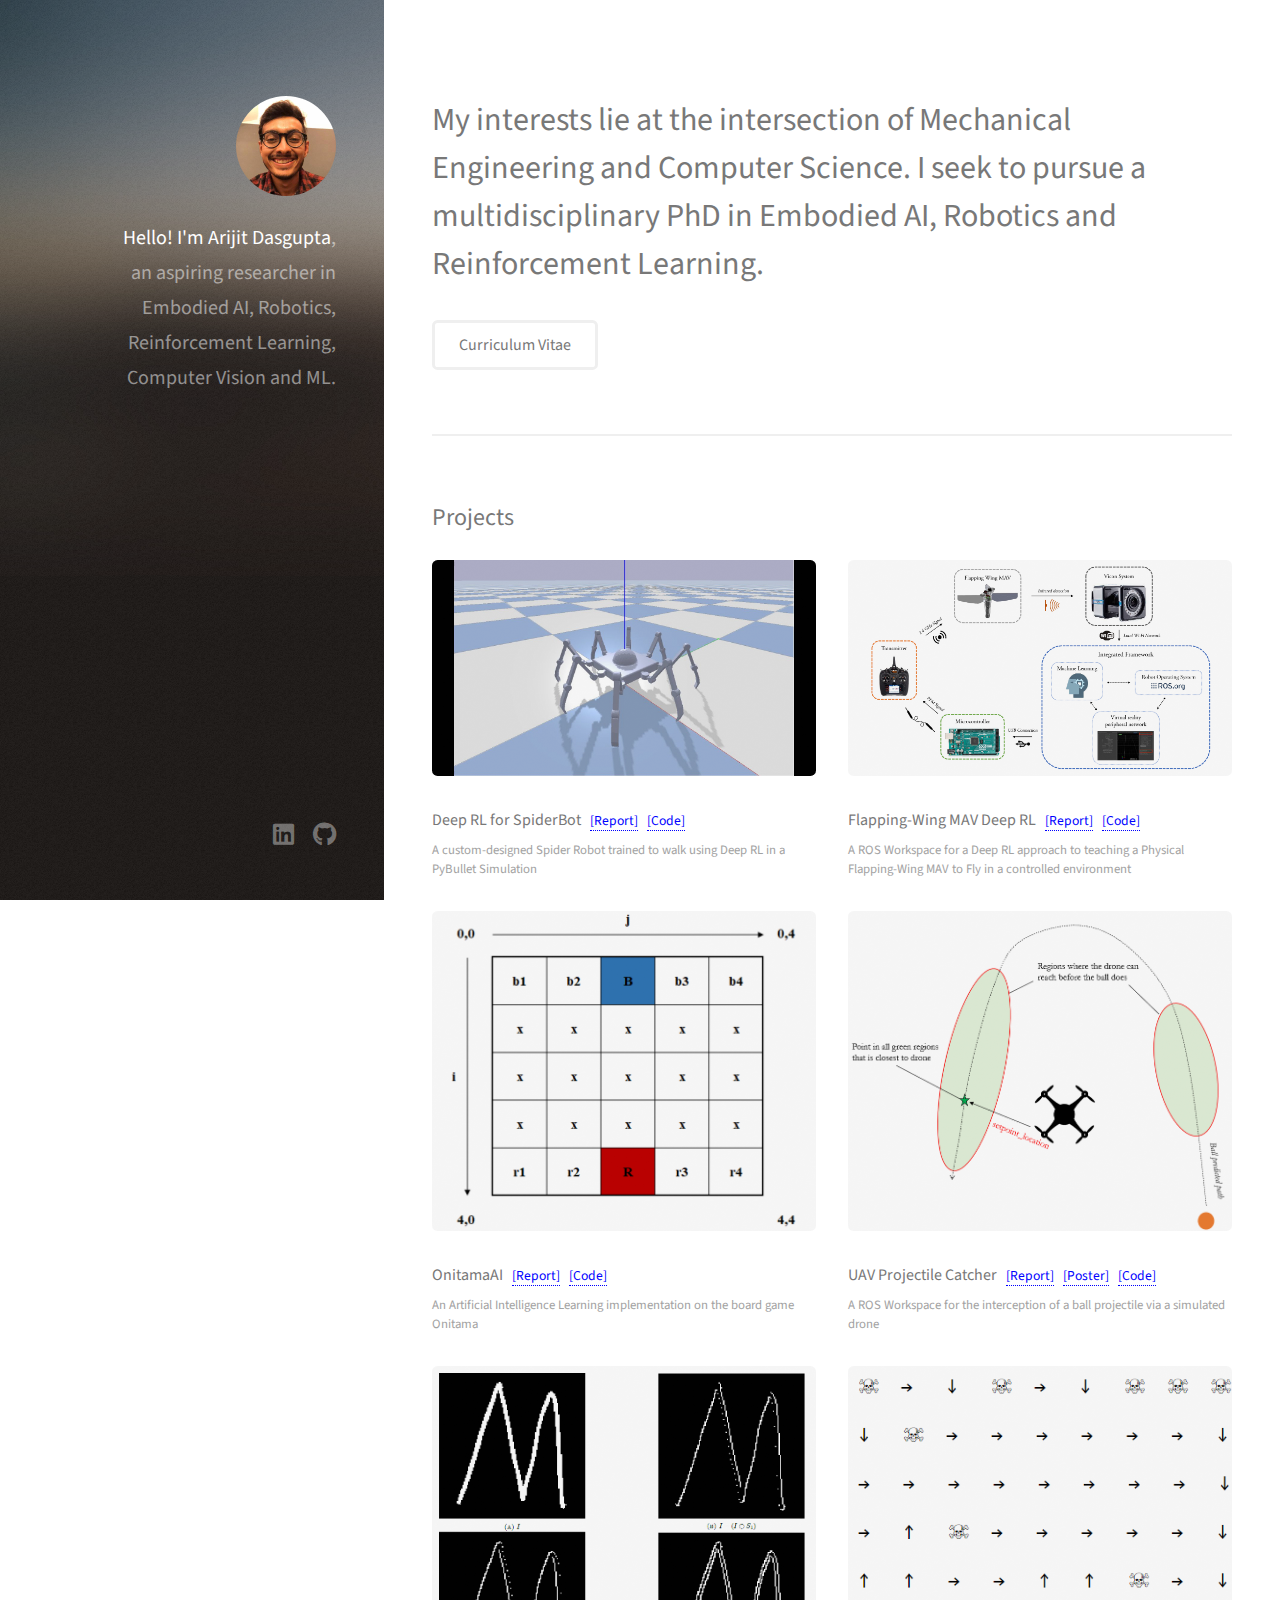
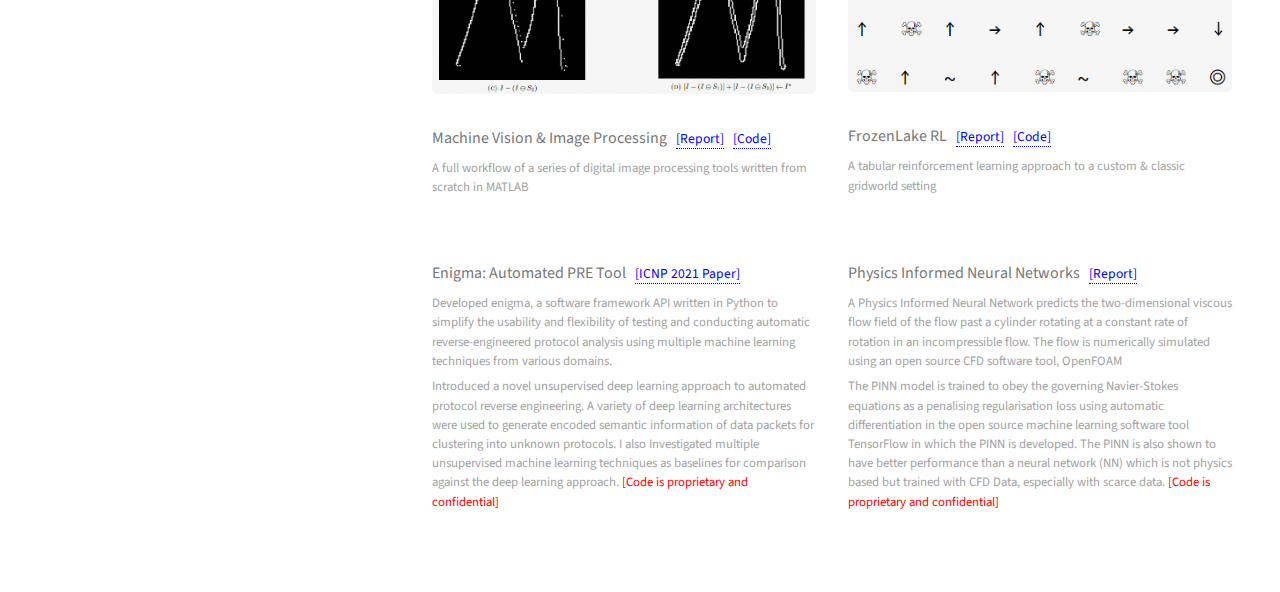
==== commit c9a6ab42: "Update index.html" ====
--- a/index.html
+++ b/index.html
@@ -18,7 +18,7 @@
 				<div class="inner">
 					<a href="#" class="image avatar"><img src="images/avatar.jpg" alt="" /></a>
 					<h1><strong>Hello! I'm Arijit Dasgupta</strong>,<br> an aspiring 
-					researcher in<br>Embodied AI, Robotics,<br>Reinforcement Learning,<br>Computer Vision and ML<br /></h1>
+					researcher in<br> Embodied AI, Robotics,<br> Reinforcement Learning,<br> Computer Vision and ML.<br /></h1>
 				</div>
 			</header>
 
@@ -38,39 +38,56 @@
 
 				<!-- Two -->
 					<section id="two">
-						<h2>GitHub Projects</h2>
+						<h2>Projects</h2>
 						<div class="row">
 							<article class="col-6 col-12-xsmall work-item">
 								<a href="https://github.com/arijitnoobstar/SpiderBot_DeepRL" class="special"><img src="images/spiderbot.jpg" alt="" /></a>
-								<h3>Deep RL for SpiderBot</h3>
+								<h3>Deep RL for SpiderBot &nbsp&nbsp<a href="pdf/SpiderBot_Report.pdf" style='font-size:0.85em; color:blue; text-decoration:none'>[Report]</a> &nbsp&nbsp<a href="https://github.com/arijitnoobstar/SpiderBot_DeepRL" style='font-size:0.85em; color:blue; text-decoration:none'>[Code]</a></h3>
 								<p>A custom-designed Spider Robot trained to walk using Deep RL in a PyBullet Simulation</p>
 							</article>
 							<article class="col-6 col-12-xsmall work-item">
 								<a href="https://github.com/arijitnoobstar/Flapping-Wing-MAV_DeepRL" class="special"><img src="images/InformationFlow.png" alt="" /></a>
-								<h3>Flapping-Wing MAV Deep RL</h3>
+								<h3>Flapping-Wing MAV Deep RL &nbsp&nbsp<a href="pdf/FWMAV_DeepRL_Final.pdf" style='font-size:0.85em; color:blue; text-decoration:none'>[Report]</a> &nbsp&nbsp<a href="https://github.com/arijitnoobstar/Flapping-Wing-MAV_DeepRL" style='font-size:0.85em; color:blue; text-decoration:none'>[Code]</a></h3>
 								<p>A ROS Workspace for a Deep RL approach to teaching a Physical Flapping-Wing MAV to Fly in a controlled environment</p>
 							</article>
 							<article class="col-6 col-12-xsmall work-item">
 								<a href="https://github.com/arijitnoobstar/OnitamaAI" class="special"><img src="images/onitama_board.png" alt="" /></a>
-								<h3>OnitamaAI</h3>
+								<h3>OnitamaAI &nbsp&nbsp<a href="pdf/DeepRL_Report.pdf" style='font-size:0.85em; color:blue; text-decoration:none'>[Report]</a> &nbsp&nbsp<a href="https://github.com/arijitnoobstar/OnitamaAI" style='font-size:0.85em; color:blue; text-decoration:none'>[Code]</a></h3>
 								<p>An Artificial Intelligence Learning implementation on the board game Onitama</p>
 							</article>
 
 							<article class="col-6 col-12-xsmall work-item">
 								<a href="https://github.com/arijitnoobstar/UAVProjectileCatcher" class="special"><img src="images/method2.png" alt="" /></a>
-								<h3>UAV Projectile Catcher</h3>
+								<h3>UAV Projectile Catcher &nbsp&nbsp<a href="pdf/me4232_Final_Report.pdf" style='font-size:0.85em; color:blue; text-decoration:none'>[Report]</a> &nbsp&nbsp<a href="pdf/ME4232poster.pdf" style='font-size:0.85em; color:blue; text-decoration:none'>[Poster]</a> &nbsp&nbsp<a href="https://github.com/arijitnoobstar/UAVProjectileCatcher" style='font-size:0.85em; color:blue; text-decoration:none'>[Code]</a></h3>
 								<p>A ROS Workspace for the interception of a ball projectile via a simulated drone</p>
 							</article>
 							<article class="col-6 col-12-xsmall work-item">
 								<a href="https://github.com/arijitnoobstar/MachineVision_ImageProcessing" class="special"><img src="images/erosion_edge_detection.png" alt="" /></a>
-								<h3>Machine Vision & Image Processing</h3>
+								<h3>Machine Vision & Image Processing &nbsp&nbsp<a href="pdf/image_processing_report.pdf" style='font-size:0.85em; color:blue; text-decoration:none'>[Report]</a> &nbsp&nbsp<a href="https://github.com/arijitnoobstar/MachineVision_ImageProcessing" style='font-size:0.85em; color:blue; text-decoration:none'>[Code]</a></h3>
 								<p>A full workflow of a series of digital image processing tools written from scratch in MATLAB</p>
 							</article>
 							<article class="col-6 col-12-xsmall work-item">
 								<a href="https://github.com/arijitnoobstar/FrozenLake_RL" class="special"><img src="images/10by10policy.png" alt="" /></a>
-								<h3>FrozenLake RL</h3>
+								<h3>FrozenLake RL &nbsp&nbsp<a href="pdf/FrozenLake_RL_Report.pdf" style='font-size:0.85em; color:blue; text-decoration:none'>[Report]</a> &nbsp&nbsp<a href="https://github.com/arijitnoobstar/FrozenLake_RL" style='font-size:0.85em; color:blue; text-decoration:none'>[Code]</a></h3>
 								<p>A tabular reinforcement learning approach to a custom & classic gridworld setting</p>
 							</article>
+							<article class="col-6 col-12-xsmall work-item">
+								<a href="pdf/IEEE_ICNP_2021_Conference_Paper.pdf" class="special"><img src="images/enigma_workflow.png" alt="" /></a>
+								<h3>Enigma: Automated PRE Tool &nbsp&nbsp<a href="pdf/IEEE_ICNP_2021_Conference_Paper.pdf" style='font-size:0.85em; color:blue; text-decoration:none'>[ICNP 2021 Paper]</a></h3>
+								<p>Developed enigma, a software framework API written in Python to simplify the usability and
+								flexibility of testing and conducting automatic reverse-engineered protocol analysis using multiple
+								machine learning techniques from various domains.</p>
+								<p style='padding-top: 0.5em'>Introduced a novel unsupervised deep learning approach to automated protocol reverse engineering.
+								A variety of deep learning architectures were used to generate encoded semantic information of data
+								packets for clustering into unknown protocols. I also Investigated multiple unsupervised machine learning techniques as baselines for comparison against the deep learning approach. <span style='font-size:1em; color:red; text-decoration:none'>[Code is proprietary and confidential]</span></p>							
+							</article>
+							<article class="col-6 col-12-xsmall work-item">
+								<a href="pdf/pinn.pdf" class="special"><img src="images/PINN.png" alt="" /></a>
+								<h3>Physics Informed Neural Networks &nbsp&nbsp<a href="pdf/pinn.pdf" style='font-size:0.85em; color:blue; text-decoration:none'>[Report]</a></h3>
+								<p>A Physics Informed Neural Network predicts the two-dimensional viscous flow field of the flow past a cylinder rotating at a constant rate of rotation in an incompressible flow. The flow is numerically simulated using an open source CFD software tool, OpenFOAM</p> 
+								<p style='padding-top: 0.5em'>
+								The PINN model is trained to obey the governing Navier-Stokes equations as a penalising regularisation loss using automatic differentiation in the open source machine learning software tool TensorFlow in which the PINN is developed. The PINN is also shown to have better performance than a neural network (NN) which is not physics based but trained with CFD Data, especially with scarce data. <span style='font-size:1em; color:red; text-decoration:none'>[Code is proprietary and confidential]</span></p>
+							</article>						
 						</div>
 					</section>
 
@@ -451,4 +468,4 @@
 			<script src="assets/js/main.js"></script>
 
 	</body>
-</html>+</html>
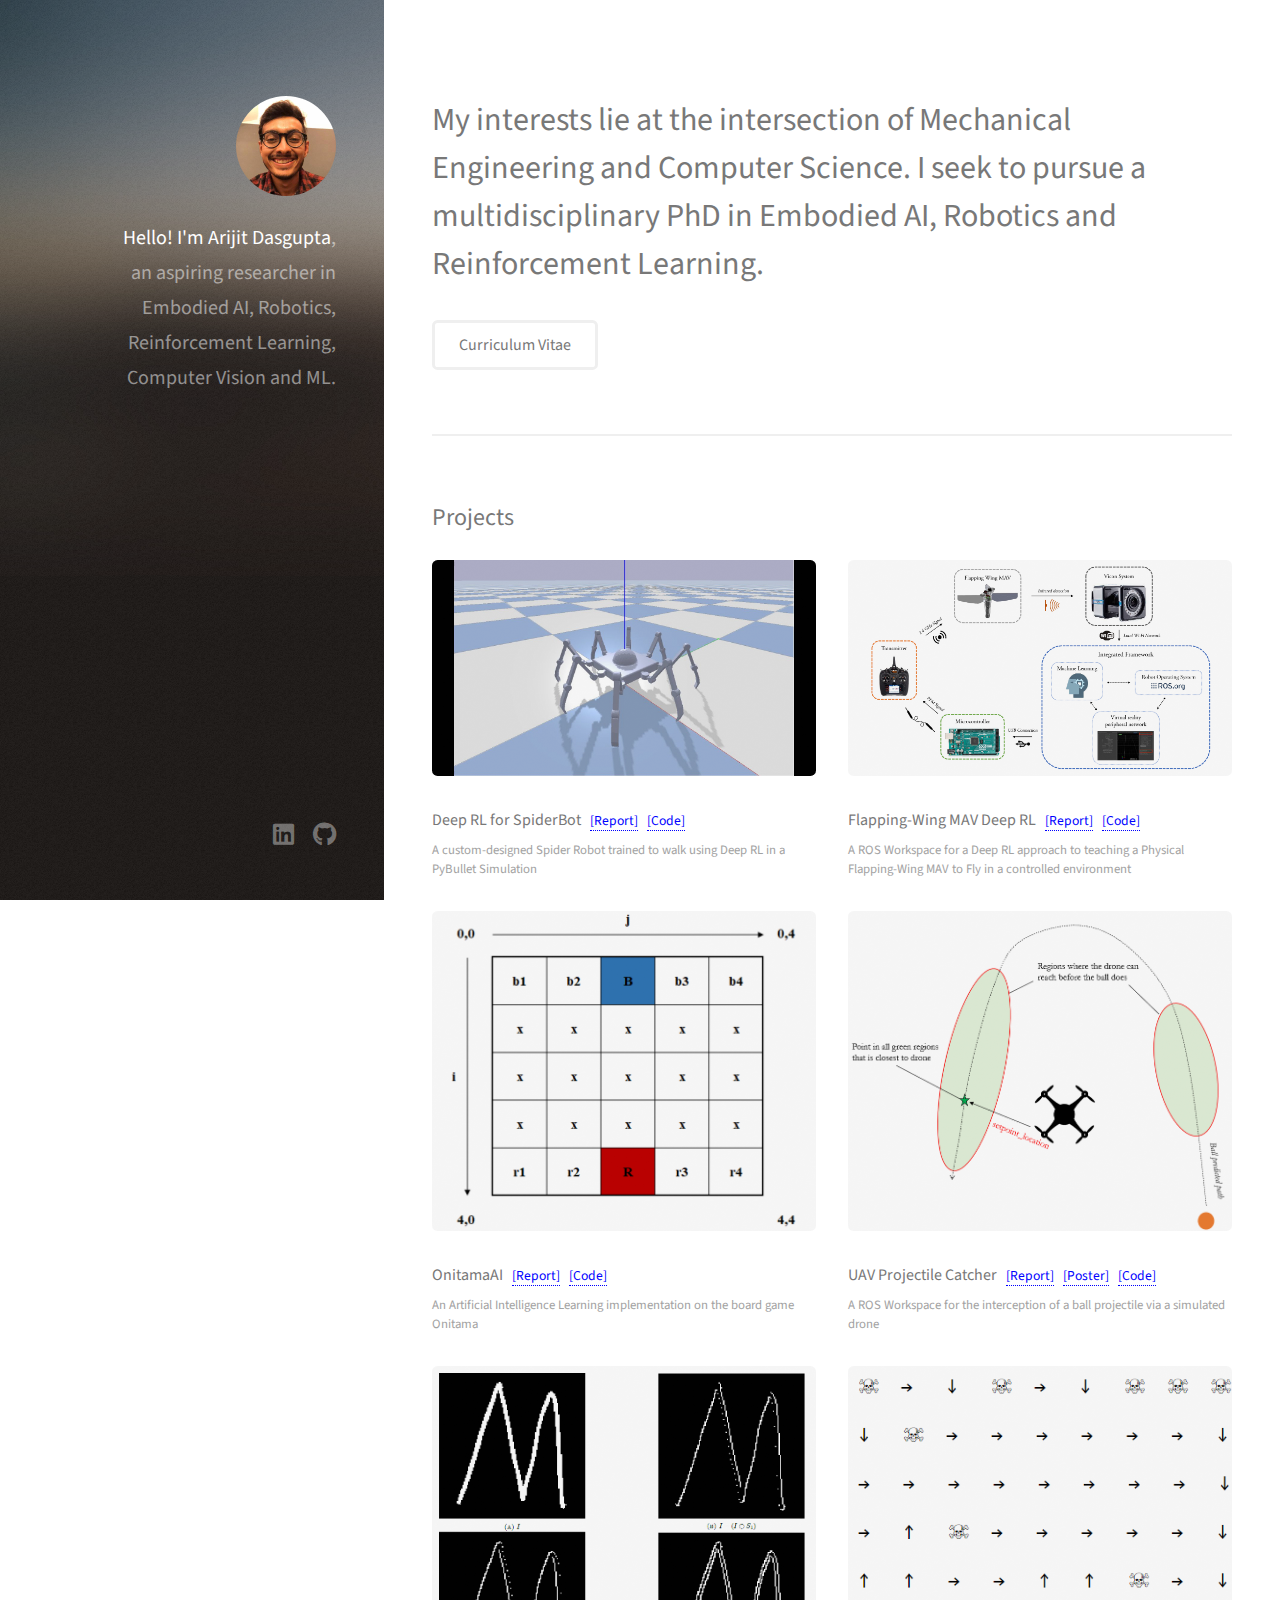
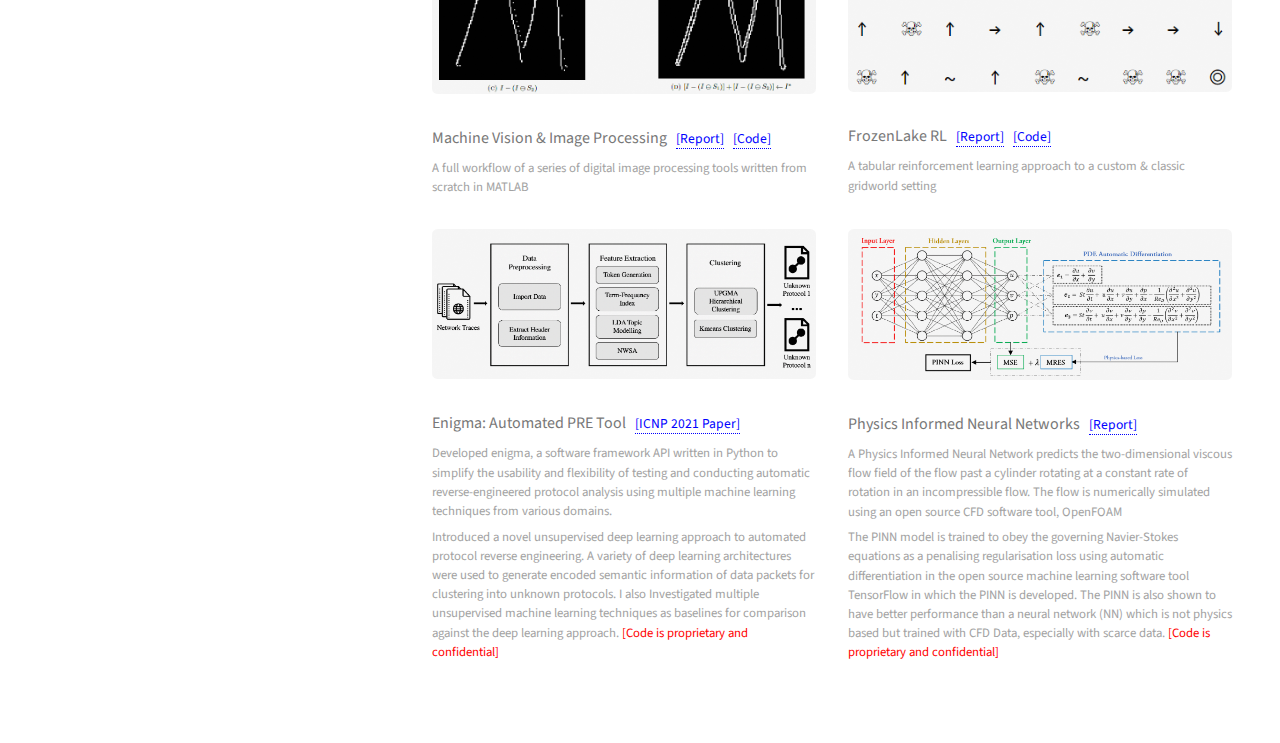
==== commit af01fe85: "Update index.html" ====
--- a/index.html
+++ b/index.html
@@ -58,7 +58,7 @@
 
 							<article class="col-6 col-12-xsmall work-item">
 								<a href="https://github.com/arijitnoobstar/UAVProjectileCatcher" class="special"><img src="images/method2.png" alt="" /></a>
-								<h3>UAV Projectile Catcher &nbsp&nbsp<a href="pdf/me4232_Final_Report.pdf" style='font-size:0.85em; color:blue; text-decoration:none'>[Report]</a> &nbsp&nbsp<a href="pdf/ME4232poster.pdf" style='font-size:0.85em; color:blue; text-decoration:none'>[Poster]</a> &nbsp&nbsp<a href="https://github.com/arijitnoobstar/UAVProjectileCatcher" style='font-size:0.85em; color:blue; text-decoration:none'>[Code]</a></h3>
+								<h3>UAV Projectile Catcher &nbsp&nbsp<a href="pdf/ME4232_Final_Report.pdf" style='font-size:0.85em; color:blue; text-decoration:none'>[Report]</a> &nbsp&nbsp<a href="pdf/ME4232poster.pdf" style='font-size:0.85em; color:blue; text-decoration:none'>[Poster]</a> &nbsp&nbsp<a href="https://github.com/arijitnoobstar/UAVProjectileCatcher" style='font-size:0.85em; color:blue; text-decoration:none'>[Code]</a></h3>
 								<p>A ROS Workspace for the interception of a ball projectile via a simulated drone</p>
 							</article>
 							<article class="col-6 col-12-xsmall work-item">
--- a/assets/css/main.css
+++ b/assets/css/main.css
@@ -2084,7 +2084,22 @@
 			top: 0;
 			width: 100%;
 		}
-	
+		.nohover:before {
+			-moz-transition: opacity 0.2s ease-in-out;
+			-webkit-transition: opacity 0.2s ease-in-out;
+			-ms-transition: opacity 0.2s ease-in-out;
+			transition: opacity 0.2s ease-in-out;
+			background: url("images/overlay.png");
+			border-radius: 0.35em;
+			content: '';
+			display: block;
+			height: 100%;
+			left: 0;
+			opacity: 0.1;
+			position: absolute;
+			top: 0;
+			width: 100%;
+		}
 		.image.thumb {
 			text-align: center;
 		}
@@ -2126,7 +2141,7 @@
 			text-align: center;
 		}
 
-			.special:after {
+			/*.special:after {
 				-moz-transition: opacity 0.2s ease-in-out;
 				-webkit-transition: opacity 0.2s ease-in-out;
 				-ms-transition: opacity 0.2s ease-in-out;
@@ -2134,7 +2149,7 @@
 				border-radius: 0.35em;
 				border: solid 3px rgba(255, 255, 255, 0.5);
 				color: #fff;
-				content: 'View';
+				content: '';
 				display: inline-block;
 				font-size: 0.8em;
 				font-weight: 400;
@@ -2148,7 +2163,7 @@
 				text-decoration: none;
 				top: 50%;
 				white-space: nowrap;
-			}
+			} */
 
 			.special:hover:after {
 				opacity: 1.0;
@@ -2156,7 +2171,7 @@
 
 			.special:hover:before {
 				background: url("images/overlay.png"), url("images/overlay.png");
-				opacity: 1.0;
+				opacity: 0.5;
 			}
 
 		.image img {
@@ -2166,6 +2181,11 @@
 
 
 		.special img {
+			border-radius: 0.35em;
+			display: block;
+		}
+
+		.nohover img {
 			border-radius: 0.35em;
 			display: block;
 		}
@@ -2211,6 +2231,15 @@
 				width: 100%;
 			}
 
+		.nohover {
+			display: block;
+			margin: 0 0 2em 0;
+			width: 100%;
+		}
+
+			.nohover img {
+				width: 100%;
+			}
 
 		.image.avatar {
 			border-radius: 100%;
@@ -3297,4 +3326,4 @@
 				padding-left: 0;
 			}
 
-	}+	}
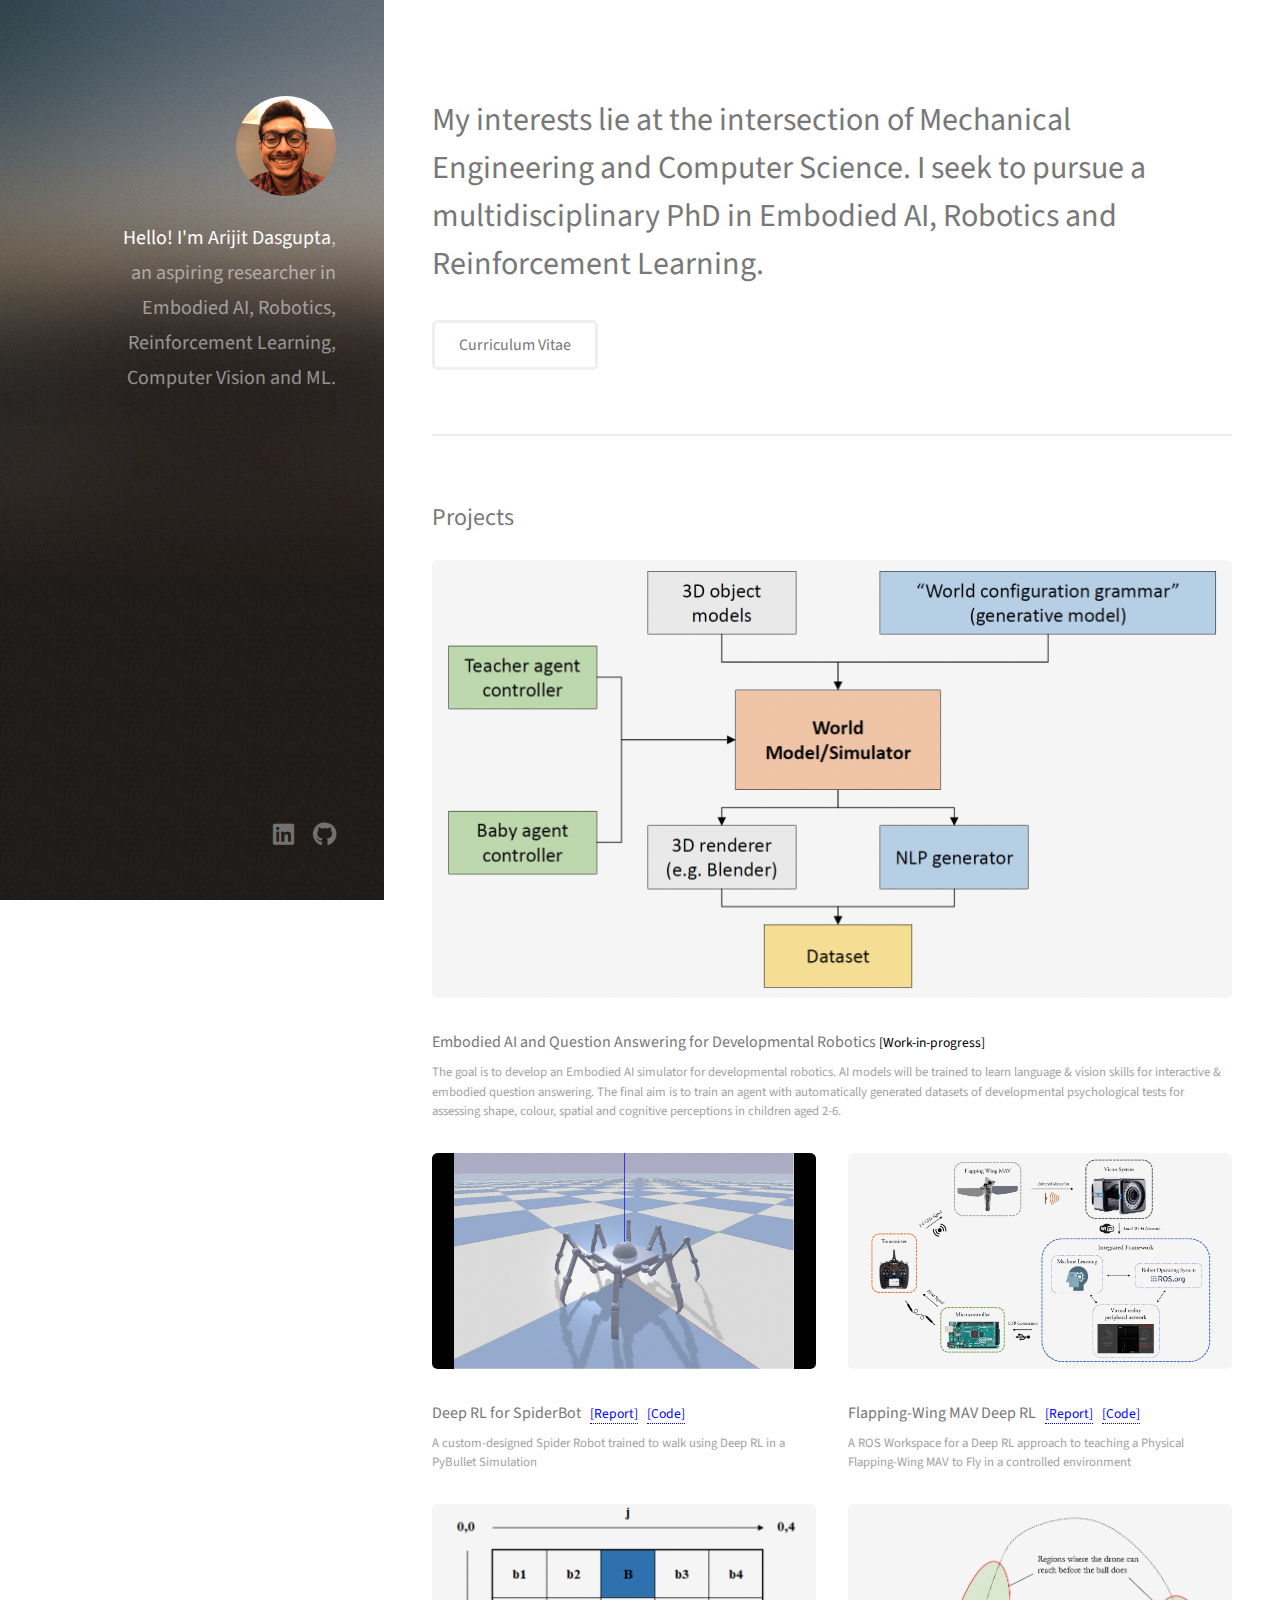
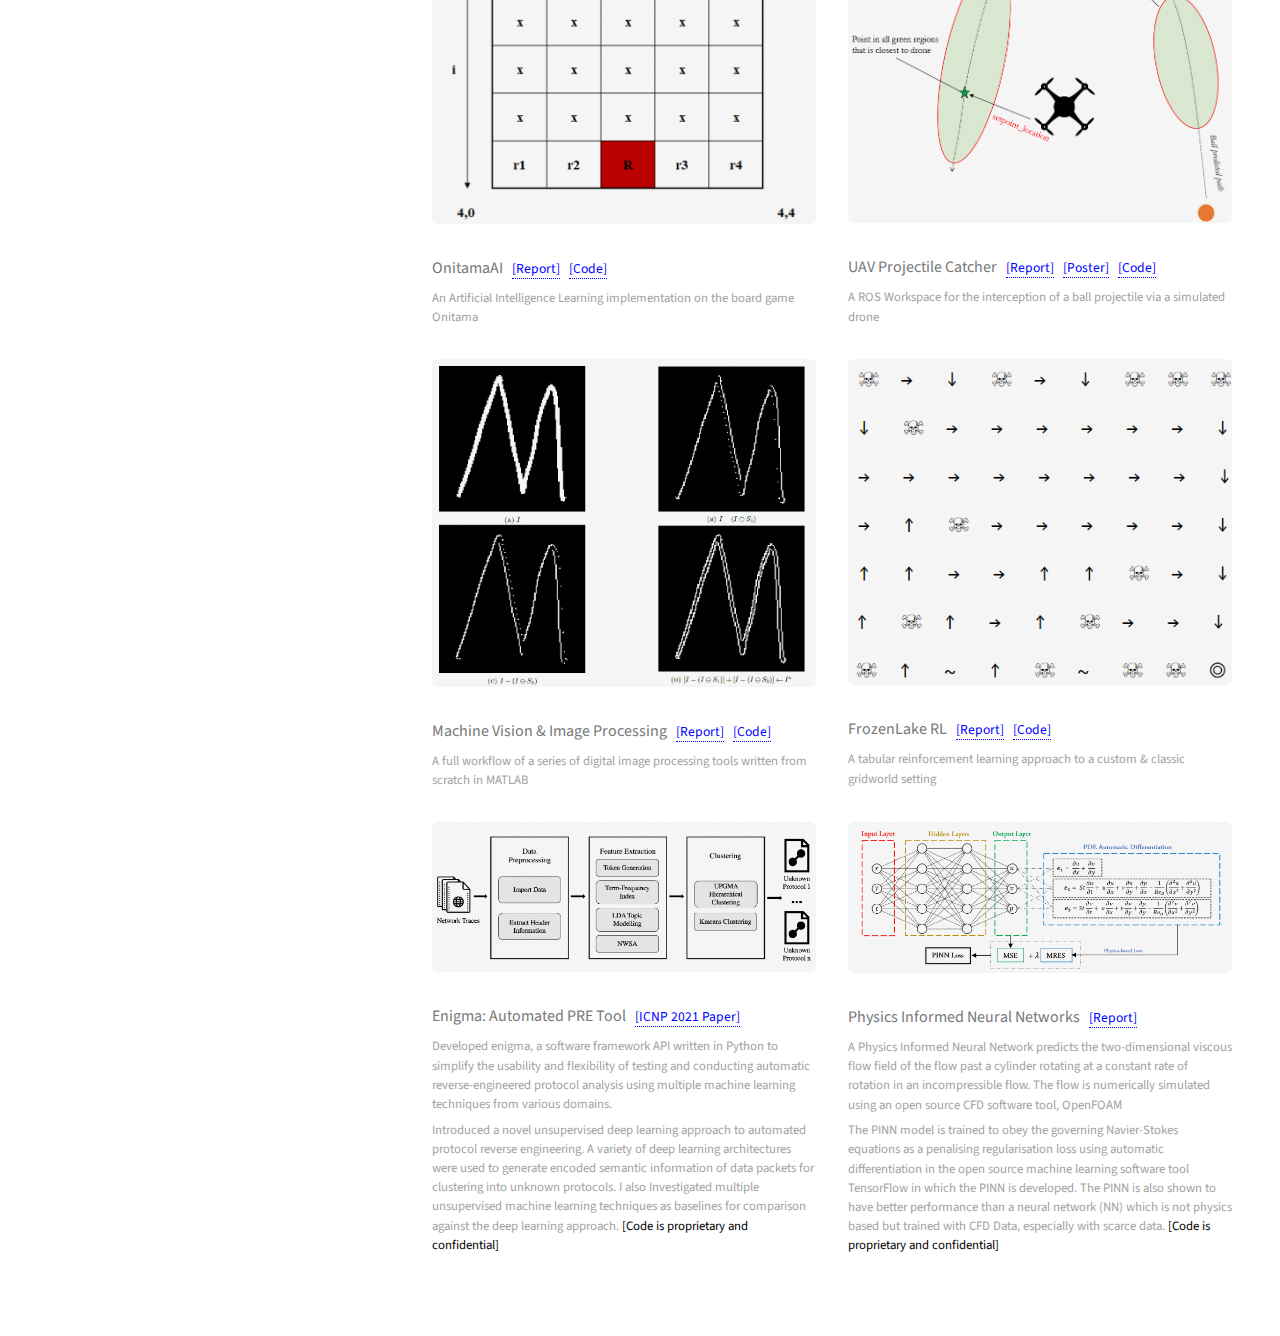
==== commit 190747d9: "Update index.html" ====
--- a/index.html
+++ b/index.html
@@ -40,7 +40,11 @@
 					<section id="two">
 						<h2>Projects</h2>
 						<div class="row">
-							<article class="col-6 col-12-xsmall work-item">
+							<article class="col-12 col-12-xsmall work-item">
+								<a class="special"><img src="images/babyeqa.png" alt="" /></a>
+								<h3>Embodied AI and Question Answering for Developmental Robotics <span style='font-size:0.85em; color:black; text-decoration:none'>[Work-in-progress]</span></h3>
+								<p>The goal is to develop an Embodied AI simulator for developmental robotics. AI models will be trained to learn language & vision skills for interactive & embodied question answering. The final aim is to train an agent with automatically generated datasets of developmental psychological tests for assessing shape, colour, spatial and cognitive perceptions in children aged 2-6.</p>
+							</article>							<article class="col-6 col-12-xsmall work-item">
 								<a href="https://github.com/arijitnoobstar/SpiderBot_DeepRL" class="special"><img src="images/spiderbot.jpg" alt="" /></a>
 								<h3>Deep RL for SpiderBot &nbsp&nbsp<a href="pdf/SpiderBot_Report.pdf" style='font-size:0.85em; color:blue; text-decoration:none'>[Report]</a> &nbsp&nbsp<a href="https://github.com/arijitnoobstar/SpiderBot_DeepRL" style='font-size:0.85em; color:blue; text-decoration:none'>[Code]</a></h3>
 								<p>A custom-designed Spider Robot trained to walk using Deep RL in a PyBullet Simulation</p>
@@ -79,14 +83,14 @@
 								machine learning techniques from various domains.</p>
 								<p style='padding-top: 0.5em'>Introduced a novel unsupervised deep learning approach to automated protocol reverse engineering.
 								A variety of deep learning architectures were used to generate encoded semantic information of data
-								packets for clustering into unknown protocols. I also Investigated multiple unsupervised machine learning techniques as baselines for comparison against the deep learning approach. <span style='font-size:1em; color:red; text-decoration:none'>[Code is proprietary and confidential]</span></p>							
+								packets for clustering into unknown protocols. I also Investigated multiple unsupervised machine learning techniques as baselines for comparison against the deep learning approach. <span style='font-size:1em; color:black; text-decoration:none'>[Code is proprietary and confidential]</span></p>							
 							</article>
 							<article class="col-6 col-12-xsmall work-item">
 								<a href="pdf/pinn.pdf" class="special"><img src="images/PINN.png" alt="" /></a>
 								<h3>Physics Informed Neural Networks &nbsp&nbsp<a href="pdf/pinn.pdf" style='font-size:0.85em; color:blue; text-decoration:none'>[Report]</a></h3>
 								<p>A Physics Informed Neural Network predicts the two-dimensional viscous flow field of the flow past a cylinder rotating at a constant rate of rotation in an incompressible flow. The flow is numerically simulated using an open source CFD software tool, OpenFOAM</p> 
 								<p style='padding-top: 0.5em'>
-								The PINN model is trained to obey the governing Navier-Stokes equations as a penalising regularisation loss using automatic differentiation in the open source machine learning software tool TensorFlow in which the PINN is developed. The PINN is also shown to have better performance than a neural network (NN) which is not physics based but trained with CFD Data, especially with scarce data. <span style='font-size:1em; color:red; text-decoration:none'>[Code is proprietary and confidential]</span></p>
+								The PINN model is trained to obey the governing Navier-Stokes equations as a penalising regularisation loss using automatic differentiation in the open source machine learning software tool TensorFlow in which the PINN is developed. The PINN is also shown to have better performance than a neural network (NN) which is not physics based but trained with CFD Data, especially with scarce data. <span style='font-size:1em; color:black; text-decoration:none'>[Code is proprietary and confidential]</span></p>
 							</article>						
 						</div>
 					</section>
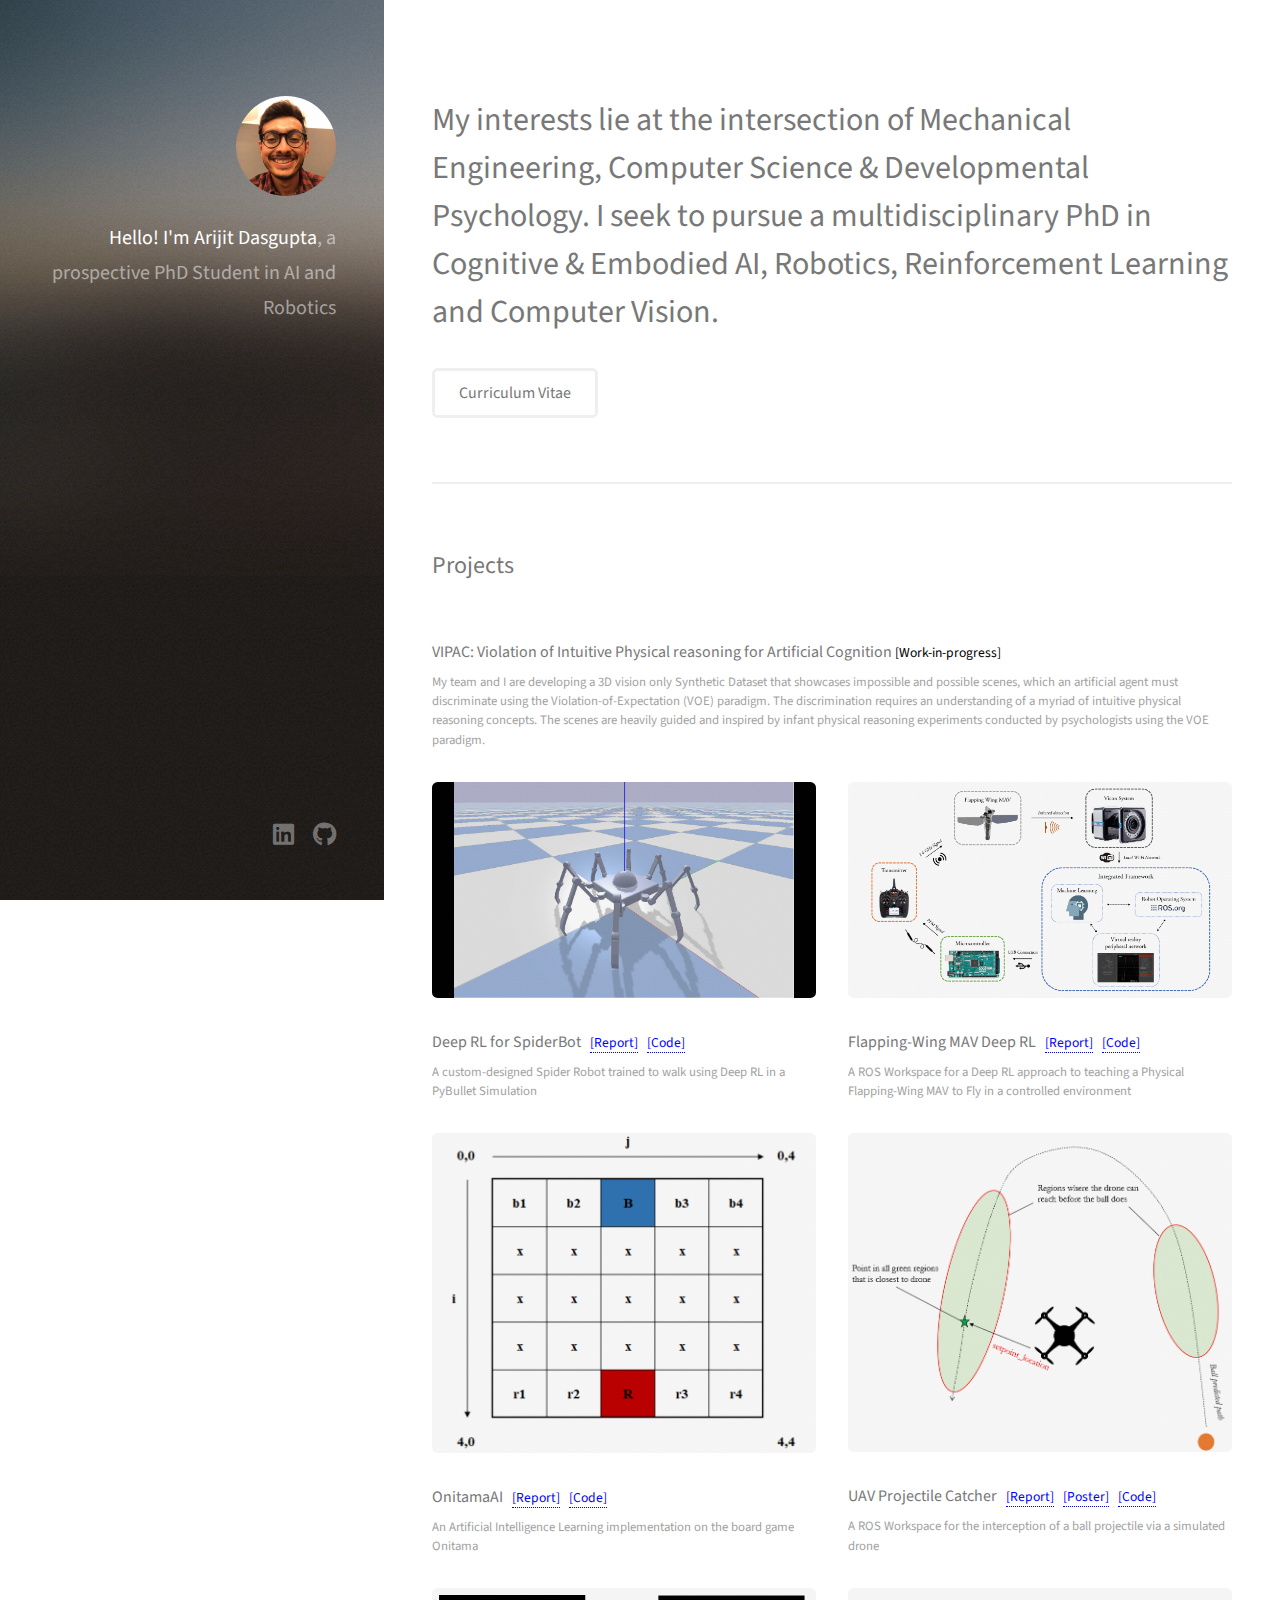
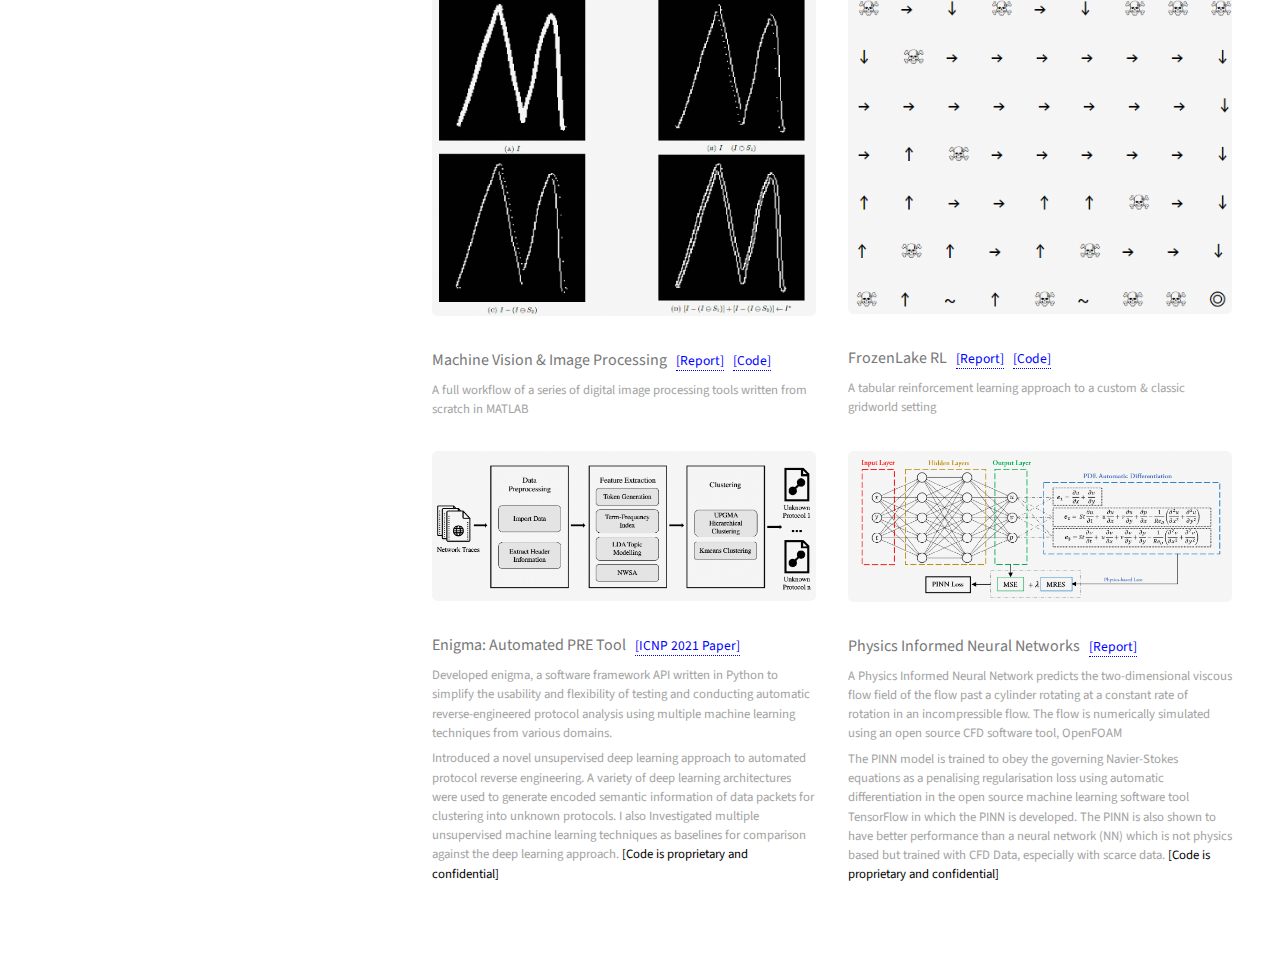
==== commit 915f511e: "Update index.html" ====
--- a/index.html
+++ b/index.html
@@ -17,8 +17,7 @@
 			<header id="header">
 				<div class="inner">
 					<a href="#" class="image avatar"><img src="images/avatar.jpg" alt="" /></a>
-					<h1><strong>Hello! I'm Arijit Dasgupta</strong>,<br> an aspiring 
-					researcher in<br> Embodied AI, Robotics,<br> Reinforcement Learning,<br> Computer Vision and ML.<br /></h1>
+					<h1><strong>Hello! I'm Arijit Dasgupta</strong>, a prospective PhD Student in AI and Robotics</h1>
 				</div>
 			</header>
 
@@ -28,7 +27,7 @@
 				<!-- One -->
 					<section id="one">
 						<header class="major">
-							<h2>My interests lie at the intersection of Mechanical Engineering and Computer Science. I seek to pursue a multidisciplinary PhD in Embodied AI, Robotics and Reinforcement Learning. </h2>
+							<h2>My interests lie at the intersection of Mechanical Engineering, Computer Science & Developmental Psychology. I seek to pursue a multidisciplinary PhD in Cognitive & Embodied AI, Robotics, Reinforcement Learning and Computer Vision. </h2>
 						</header>
 						<ul class="actions">
 							<li><a href="pdf/ArijitDasgupta_Academic_CV.pdf" class="button">Curriculum Vitae </a></li>
@@ -41,9 +40,9 @@
 						<h2>Projects</h2>
 						<div class="row">
 							<article class="col-12 col-12-xsmall work-item">
-								<a class="special"><img src="images/babyeqa.png" alt="" /></a>
-								<h3>Embodied AI and Question Answering for Developmental Robotics <span style='font-size:0.85em; color:black; text-decoration:none'>[Work-in-progress]</span></h3>
-								<p>The goal is to develop an Embodied AI simulator for developmental robotics. AI models will be trained to learn language & vision skills for interactive & embodied question answering. The final aim is to train an agent with automatically generated datasets of developmental psychological tests for assessing shape, colour, spatial and cognitive perceptions in children aged 2-6.</p>
+								<a class="special"><img src="images/vipac.png" alt="" /></a>
+								<h3>VIPAC: Violation of Intuitive Physical reasoning for Artificial Cognition <span style='font-size:0.85em; color:black; text-decoration:none'>[Work-in-progress]</span></h3>
+								<p>My team and I are developing a 3D vision only Synthetic Dataset that showcases impossible and possible scenes, which an artificial agent must discriminate using the Violation-of-Expectation (VOE) paradigm. The discrimination requires an understanding of a myriad of intuitive physical reasoning concepts. The scenes are heavily guided and inspired by infant physical reasoning experiments conducted by psychologists using the VOE paradigm.</p>
 							</article>							<article class="col-6 col-12-xsmall work-item">
 								<a href="https://github.com/arijitnoobstar/SpiderBot_DeepRL" class="special"><img src="images/spiderbot.jpg" alt="" /></a>
 								<h3>Deep RL for SpiderBot &nbsp&nbsp<a href="pdf/SpiderBot_Report.pdf" style='font-size:0.85em; color:blue; text-decoration:none'>[Report]</a> &nbsp&nbsp<a href="https://github.com/arijitnoobstar/SpiderBot_DeepRL" style='font-size:0.85em; color:blue; text-decoration:none'>[Code]</a></h3>
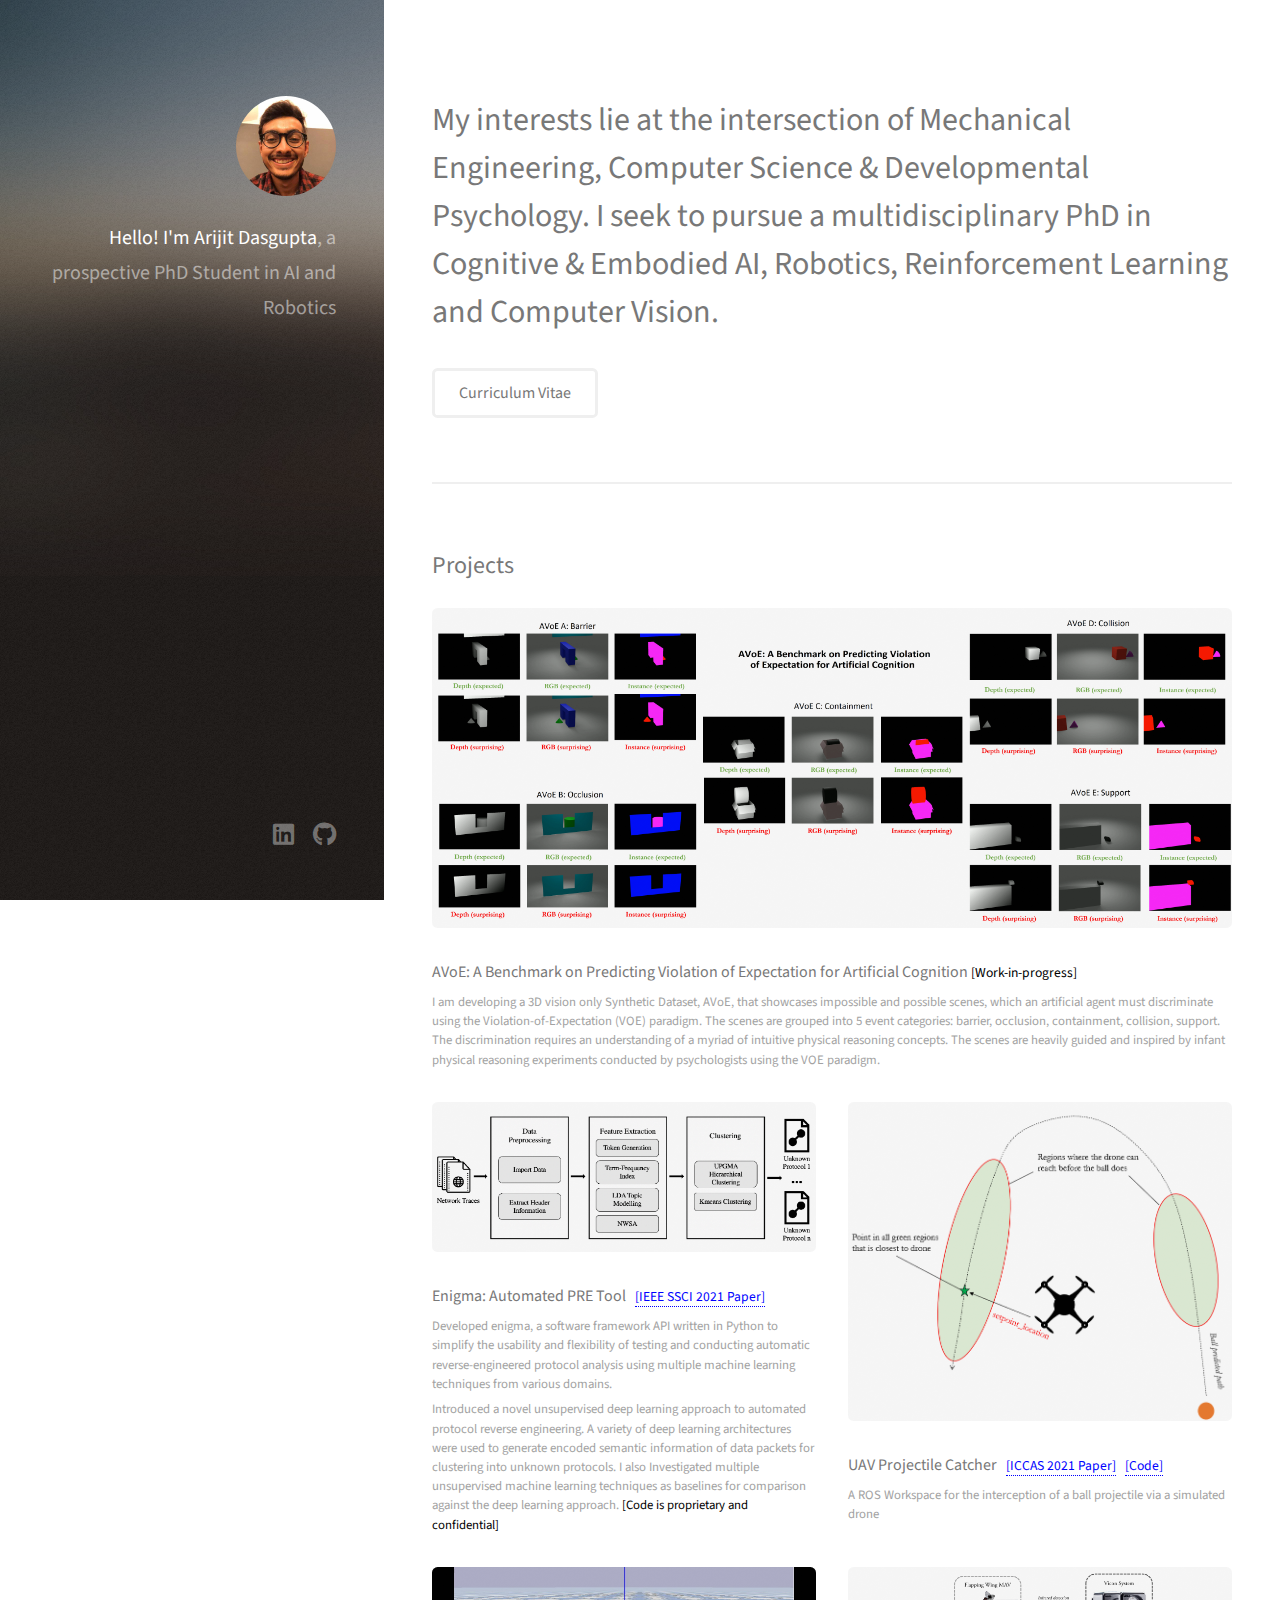
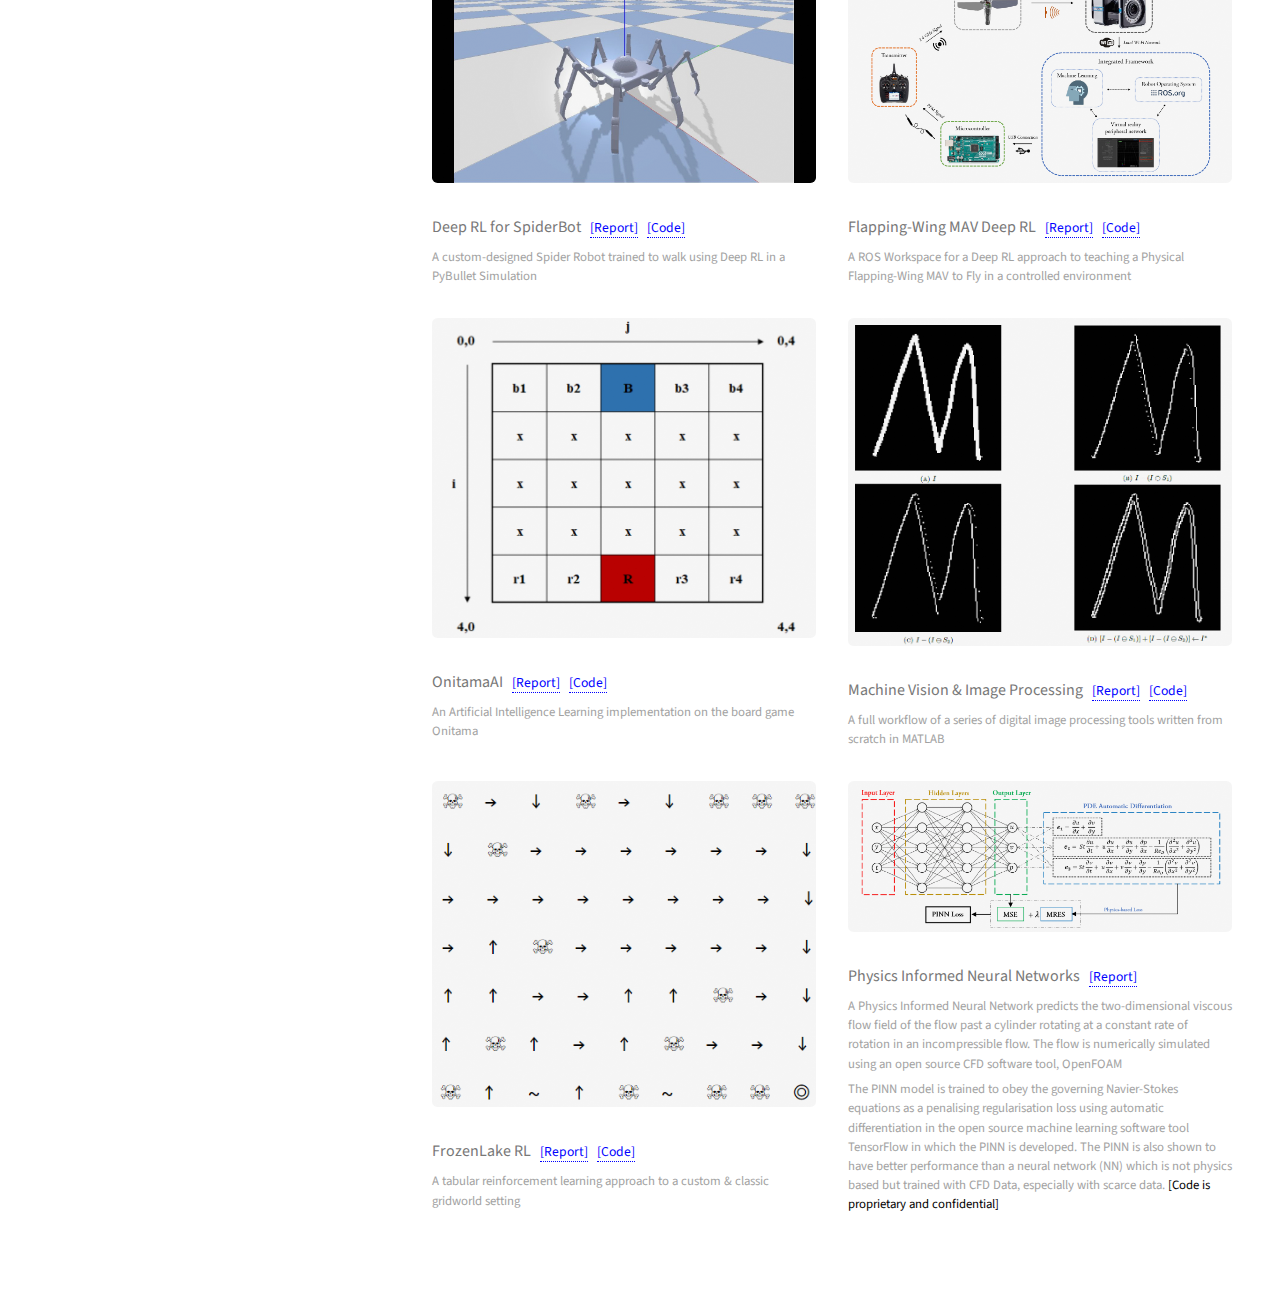
==== commit 8af7478f: "update website" ====
--- a/index.html
+++ b/index.html
@@ -40,43 +40,14 @@
 						<h2>Projects</h2>
 						<div class="row">
 							<article class="col-12 col-12-xsmall work-item">
-								<a class="special"><img src="images/vipac.png" alt="" /></a>
-								<h3>VIPAC: Violation of Intuitive Physical reasoning for Artificial Cognition <span style='font-size:0.85em; color:black; text-decoration:none'>[Work-in-progress]</span></h3>
-								<p>My team and I are developing a 3D vision only Synthetic Dataset that showcases impossible and possible scenes, which an artificial agent must discriminate using the Violation-of-Expectation (VOE) paradigm. The discrimination requires an understanding of a myriad of intuitive physical reasoning concepts. The scenes are heavily guided and inspired by infant physical reasoning experiments conducted by psychologists using the VOE paradigm.</p>
-							</article>							<article class="col-6 col-12-xsmall work-item">
-								<a href="https://github.com/arijitnoobstar/SpiderBot_DeepRL" class="special"><img src="images/spiderbot.jpg" alt="" /></a>
-								<h3>Deep RL for SpiderBot &nbsp&nbsp<a href="pdf/SpiderBot_Report.pdf" style='font-size:0.85em; color:blue; text-decoration:none'>[Report]</a> &nbsp&nbsp<a href="https://github.com/arijitnoobstar/SpiderBot_DeepRL" style='font-size:0.85em; color:blue; text-decoration:none'>[Code]</a></h3>
-								<p>A custom-designed Spider Robot trained to walk using Deep RL in a PyBullet Simulation</p>
-							</article>
-							<article class="col-6 col-12-xsmall work-item">
-								<a href="https://github.com/arijitnoobstar/Flapping-Wing-MAV_DeepRL" class="special"><img src="images/InformationFlow.png" alt="" /></a>
-								<h3>Flapping-Wing MAV Deep RL &nbsp&nbsp<a href="pdf/FWMAV_DeepRL_Final.pdf" style='font-size:0.85em; color:blue; text-decoration:none'>[Report]</a> &nbsp&nbsp<a href="https://github.com/arijitnoobstar/Flapping-Wing-MAV_DeepRL" style='font-size:0.85em; color:blue; text-decoration:none'>[Code]</a></h3>
-								<p>A ROS Workspace for a Deep RL approach to teaching a Physical Flapping-Wing MAV to Fly in a controlled environment</p>
-							</article>
-							<article class="col-6 col-12-xsmall work-item">
-								<a href="https://github.com/arijitnoobstar/OnitamaAI" class="special"><img src="images/onitama_board.png" alt="" /></a>
-								<h3>OnitamaAI &nbsp&nbsp<a href="pdf/DeepRL_Report.pdf" style='font-size:0.85em; color:blue; text-decoration:none'>[Report]</a> &nbsp&nbsp<a href="https://github.com/arijitnoobstar/OnitamaAI" style='font-size:0.85em; color:blue; text-decoration:none'>[Code]</a></h3>
-								<p>An Artificial Intelligence Learning implementation on the board game Onitama</p>
-							</article>
-
-							<article class="col-6 col-12-xsmall work-item">
-								<a href="https://github.com/arijitnoobstar/UAVProjectileCatcher" class="special"><img src="images/method2.png" alt="" /></a>
-								<h3>UAV Projectile Catcher &nbsp&nbsp<a href="pdf/ME4232_Final_Report.pdf" style='font-size:0.85em; color:blue; text-decoration:none'>[Report]</a> &nbsp&nbsp<a href="pdf/ME4232poster.pdf" style='font-size:0.85em; color:blue; text-decoration:none'>[Poster]</a> &nbsp&nbsp<a href="https://github.com/arijitnoobstar/UAVProjectileCatcher" style='font-size:0.85em; color:blue; text-decoration:none'>[Code]</a></h3>
-								<p>A ROS Workspace for the interception of a ball projectile via a simulated drone</p>
-							</article>
-							<article class="col-6 col-12-xsmall work-item">
-								<a href="https://github.com/arijitnoobstar/MachineVision_ImageProcessing" class="special"><img src="images/erosion_edge_detection.png" alt="" /></a>
-								<h3>Machine Vision & Image Processing &nbsp&nbsp<a href="pdf/image_processing_report.pdf" style='font-size:0.85em; color:blue; text-decoration:none'>[Report]</a> &nbsp&nbsp<a href="https://github.com/arijitnoobstar/MachineVision_ImageProcessing" style='font-size:0.85em; color:blue; text-decoration:none'>[Code]</a></h3>
-								<p>A full workflow of a series of digital image processing tools written from scratch in MATLAB</p>
-							</article>
-							<article class="col-6 col-12-xsmall work-item">
-								<a href="https://github.com/arijitnoobstar/FrozenLake_RL" class="special"><img src="images/10by10policy.png" alt="" /></a>
-								<h3>FrozenLake RL &nbsp&nbsp<a href="pdf/FrozenLake_RL_Report.pdf" style='font-size:0.85em; color:blue; text-decoration:none'>[Report]</a> &nbsp&nbsp<a href="https://github.com/arijitnoobstar/FrozenLake_RL" style='font-size:0.85em; color:blue; text-decoration:none'>[Code]</a></h3>
-								<p>A tabular reinforcement learning approach to a custom & classic gridworld setting</p>
-							</article>
-							<article class="col-6 col-12-xsmall work-item">
-								<a href="pdf/IEEE_ICNP_2021_Conference_Paper.pdf" class="special"><img src="images/enigma_workflow.png" alt="" /></a>
-								<h3>Enigma: Automated PRE Tool &nbsp&nbsp<a href="pdf/IEEE_ICNP_2021_Conference_Paper.pdf" style='font-size:0.85em; color:blue; text-decoration:none'>[ICNP 2021 Paper]</a></h3>
+								<a class="special"><img src="images/AVoE_Banner.png" alt="" /></a>
+								<h3> AVoE: A Benchmark on Predicting Violation of Expectation for Artificial Cognition <span style='font-size:0.85em; color:black; text-decoration:none'>[Work-in-progress]</span></h3>
+								<p>I am developing a 3D vision only Synthetic Dataset, AVoE, that showcases impossible and possible scenes, which an artificial agent must discriminate using the Violation-of-Expectation (VOE) paradigm. The scenes are grouped into 5 event categories: barrier, occlusion, containment, collision, support. The discrimination requires an understanding of a myriad of intuitive physical reasoning concepts. The scenes are heavily guided and inspired by infant physical reasoning experiments conducted by psychologists using the VOE paradigm.</p>
+							</article>							
+
+							<article class="col-6 col-12-xsmall work-item">
+								<a href="pdf/IEEE_SSCI_2021_Conference_Paper.pdf" class="special"><img src="images/enigma_workflow.png" alt="" /></a>
+								<h3>Enigma: Automated PRE Tool &nbsp&nbsp<a href="pdf/IEEE_SSCI_2021_Conference_Paper.pdf" style='font-size:0.85em; color:blue; text-decoration:none'>[IEEE SSCI 2021 Paper]</a></h3>
 								<p>Developed enigma, a software framework API written in Python to simplify the usability and
 								flexibility of testing and conducting automatic reverse-engineered protocol analysis using multiple
 								machine learning techniques from various domains.</p>
@@ -84,6 +55,41 @@
 								A variety of deep learning architectures were used to generate encoded semantic information of data
 								packets for clustering into unknown protocols. I also Investigated multiple unsupervised machine learning techniques as baselines for comparison against the deep learning approach. <span style='font-size:1em; color:black; text-decoration:none'>[Code is proprietary and confidential]</span></p>							
 							</article>
+
+							<article class="col-6 col-12-xsmall work-item">
+								<a href="https://github.com/arijitnoobstar/UAVProjectileCatcher" class="special"><img src="images/method2.png" alt="" /></a>
+								<h3>UAV Projectile Catcher &nbsp&nbsp<a href="pdf/_ICCAS2021__Ball_catching_drone_with_Jasper_et_al.pdf" style='font-size:0.85em; color:blue; text-decoration:none'>[ICCAS 2021 Paper]</a> &nbsp&nbsp<a href="https://github.com/arijitnoobstar/UAVProjectileCatcher" style='font-size:0.85em; color:blue; text-decoration:none'>[Code]</a></h3>
+								<p>A ROS Workspace for the interception of a ball projectile via a simulated drone</p>
+							</article>
+
+							<article class="col-6 col-12-xsmall work-item">
+								<a href="https://github.com/arijitnoobstar/SpiderBot_DeepRL" class="special"><img src="images/spiderbot.jpg" alt="" /></a>
+								<h3>Deep RL for SpiderBot &nbsp&nbsp<a href="pdf/SpiderBot_Report.pdf" style='font-size:0.85em; color:blue; text-decoration:none'>[Report]</a> &nbsp&nbsp<a href="https://github.com/arijitnoobstar/SpiderBot_DeepRL" style='font-size:0.85em; color:blue; text-decoration:none'>[Code]</a></h3>
+								<p>A custom-designed Spider Robot trained to walk using Deep RL in a PyBullet Simulation</p>
+							</article>
+							<article class="col-6 col-12-xsmall work-item">
+								<a href="https://github.com/arijitnoobstar/Flapping-Wing-MAV_DeepRL" class="special"><img src="images/InformationFlow.png" alt="" /></a>
+								<h3>Flapping-Wing MAV Deep RL &nbsp&nbsp<a href="pdf/FWMAV_DeepRL_Final.pdf" style='font-size:0.85em; color:blue; text-decoration:none'>[Report]</a> &nbsp&nbsp<a href="https://github.com/arijitnoobstar/Flapping-Wing-MAV_DeepRL" style='font-size:0.85em; color:blue; text-decoration:none'>[Code]</a></h3>
+								<p>A ROS Workspace for a Deep RL approach to teaching a Physical Flapping-Wing MAV to Fly in a controlled environment</p>
+							</article>
+							<article class="col-6 col-12-xsmall work-item">
+								<a href="https://github.com/arijitnoobstar/OnitamaAI" class="special"><img src="images/onitama_board.png" alt="" /></a>
+								<h3>OnitamaAI &nbsp&nbsp<a href="pdf/DeepRL_Report.pdf" style='font-size:0.85em; color:blue; text-decoration:none'>[Report]</a> &nbsp&nbsp<a href="https://github.com/arijitnoobstar/OnitamaAI" style='font-size:0.85em; color:blue; text-decoration:none'>[Code]</a></h3>
+								<p>An Artificial Intelligence Learning implementation on the board game Onitama</p>
+							</article>
+
+
+							<article class="col-6 col-12-xsmall work-item">
+								<a href="https://github.com/arijitnoobstar/MachineVision_ImageProcessing" class="special"><img src="images/erosion_edge_detection.png" alt="" /></a>
+								<h3>Machine Vision & Image Processing &nbsp&nbsp<a href="pdf/image_processing_report.pdf" style='font-size:0.85em; color:blue; text-decoration:none'>[Report]</a> &nbsp&nbsp<a href="https://github.com/arijitnoobstar/MachineVision_ImageProcessing" style='font-size:0.85em; color:blue; text-decoration:none'>[Code]</a></h3>
+								<p>A full workflow of a series of digital image processing tools written from scratch in MATLAB</p>
+							</article>
+							<article class="col-6 col-12-xsmall work-item">
+								<a href="https://github.com/arijitnoobstar/FrozenLake_RL" class="special"><img src="images/10by10policy.png" alt="" /></a>
+								<h3>FrozenLake RL &nbsp&nbsp<a href="pdf/FrozenLake_RL_Report.pdf" style='font-size:0.85em; color:blue; text-decoration:none'>[Report]</a> &nbsp&nbsp<a href="https://github.com/arijitnoobstar/FrozenLake_RL" style='font-size:0.85em; color:blue; text-decoration:none'>[Code]</a></h3>
+								<p>A tabular reinforcement learning approach to a custom & classic gridworld setting</p>
+							</article>
+
 							<article class="col-6 col-12-xsmall work-item">
 								<a href="pdf/pinn.pdf" class="special"><img src="images/PINN.png" alt="" /></a>
 								<h3>Physics Informed Neural Networks &nbsp&nbsp<a href="pdf/pinn.pdf" style='font-size:0.85em; color:blue; text-decoration:none'>[Report]</a></h3>
@@ -471,4 +477,4 @@
 			<script src="assets/js/main.js"></script>
 
 	</body>
-</html>
+</html>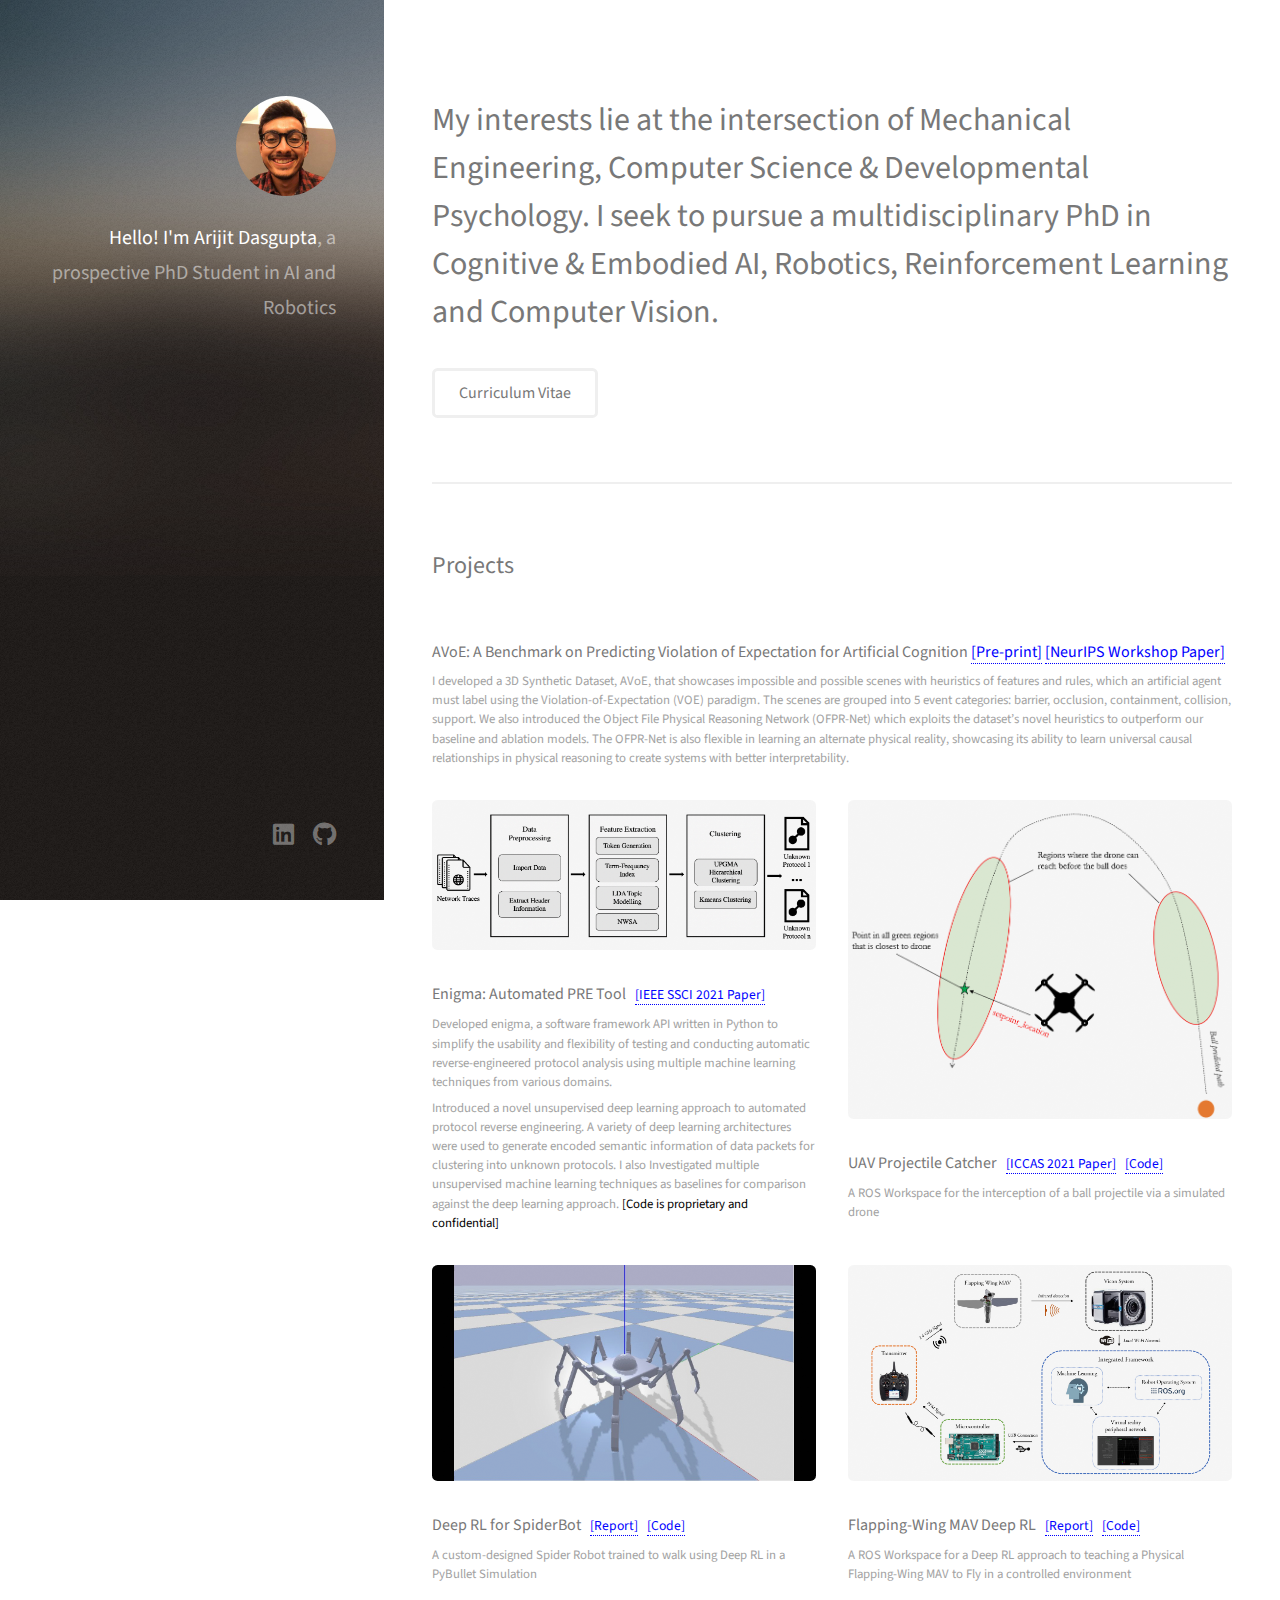
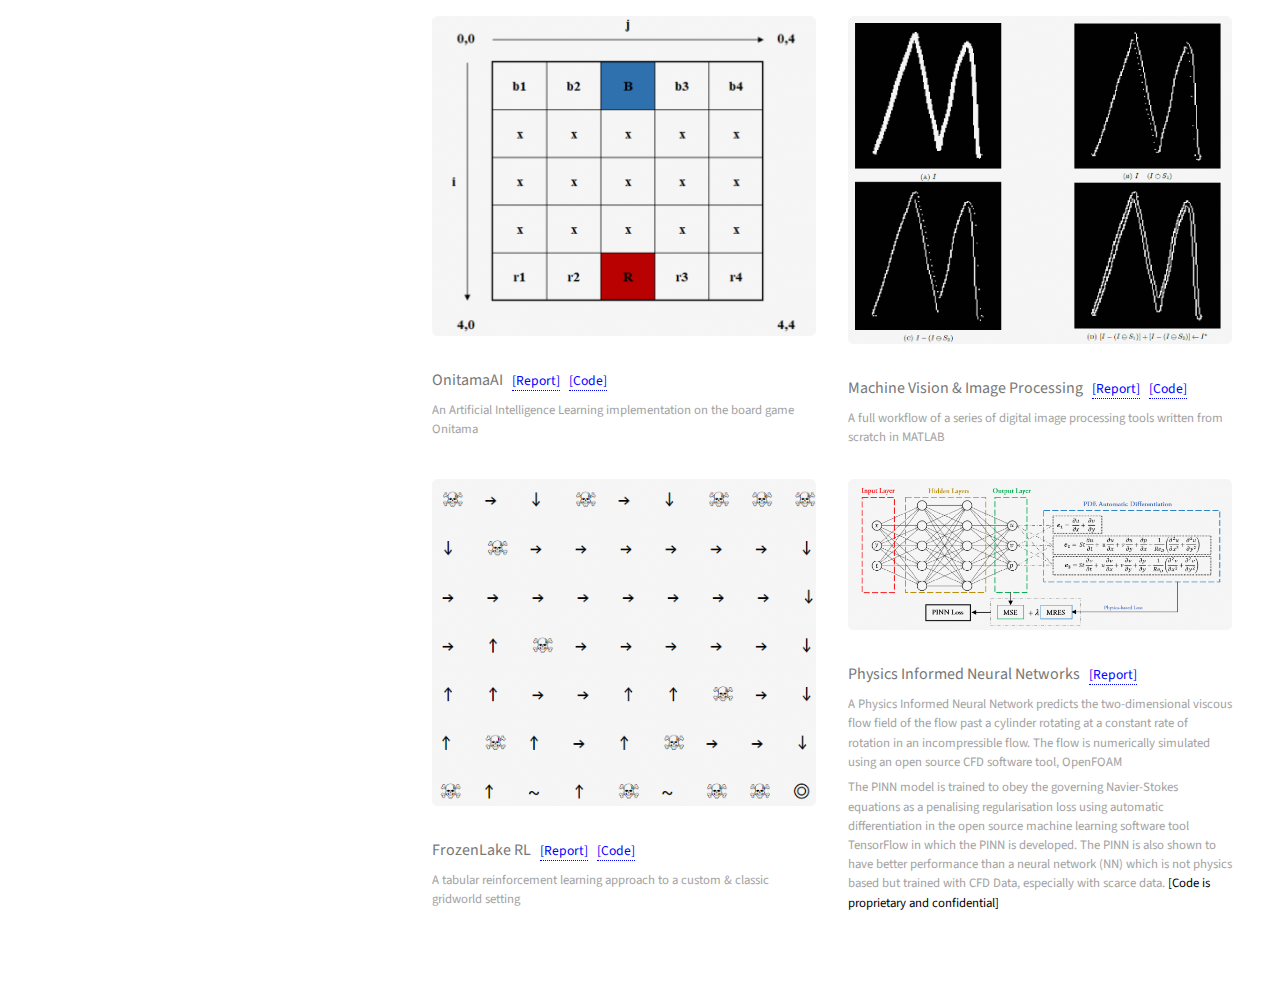
==== commit 78881339: "updated website" ====
--- a/index.html
+++ b/index.html
@@ -40,9 +40,9 @@
 						<h2>Projects</h2>
 						<div class="row">
 							<article class="col-12 col-12-xsmall work-item">
-								<a class="special"><img src="images/AVoE_Banner.png" alt="" /></a>
-								<h3> AVoE: A Benchmark on Predicting Violation of Expectation for Artificial Cognition <span style='font-size:0.85em; color:black; text-decoration:none'>[Work-in-progress]</span></h3>
-								<p>I am developing a 3D vision only Synthetic Dataset, AVoE, that showcases impossible and possible scenes, which an artificial agent must discriminate using the Violation-of-Expectation (VOE) paradigm. The scenes are grouped into 5 event categories: barrier, occlusion, containment, collision, support. The discrimination requires an understanding of a myriad of intuitive physical reasoning concepts. The scenes are heavily guided and inspired by infant physical reasoning experiments conducted by psychologists using the VOE paradigm.</p>
+								<a class="special"><img src="images/avoe_diagram.png" alt="" /></a>
+								<h3> AVoE: A Benchmark on Predicting Violation of Expectation for Artificial Cognition <a href="https://arxiv.org/abs/2111.08826" style='font-size:1em; color:blue; text-decoration:none'>[Pre-print]</a>&nbsp<a href="https://arxiv.org/abs/2110.05836" style='font-size:1em; color:blue; text-decoration:none'>[NeurIPS Workshop Paper]</a></h3>
+								<p>I developed a 3D Synthetic Dataset, AVoE, that showcases impossible and possible scenes with heuristics of features and rules, which an artificial agent must label using the Violation-of-Expectation (VOE) paradigm. The scenes are grouped into 5 event categories: barrier, occlusion, containment, collision, support. We also introduced the Object File Physical Reasoning Network (OFPR-Net) which exploits the dataset’s novel heuristics to outperform our baseline and ablation models. The OFPR-Net is also flexible in learning an alternate physical reality, showcasing its ability to learn universal causal relationships in physical reasoning to create systems with better interpretability.</p>
 							</article>							
 
 							<article class="col-6 col-12-xsmall work-item">
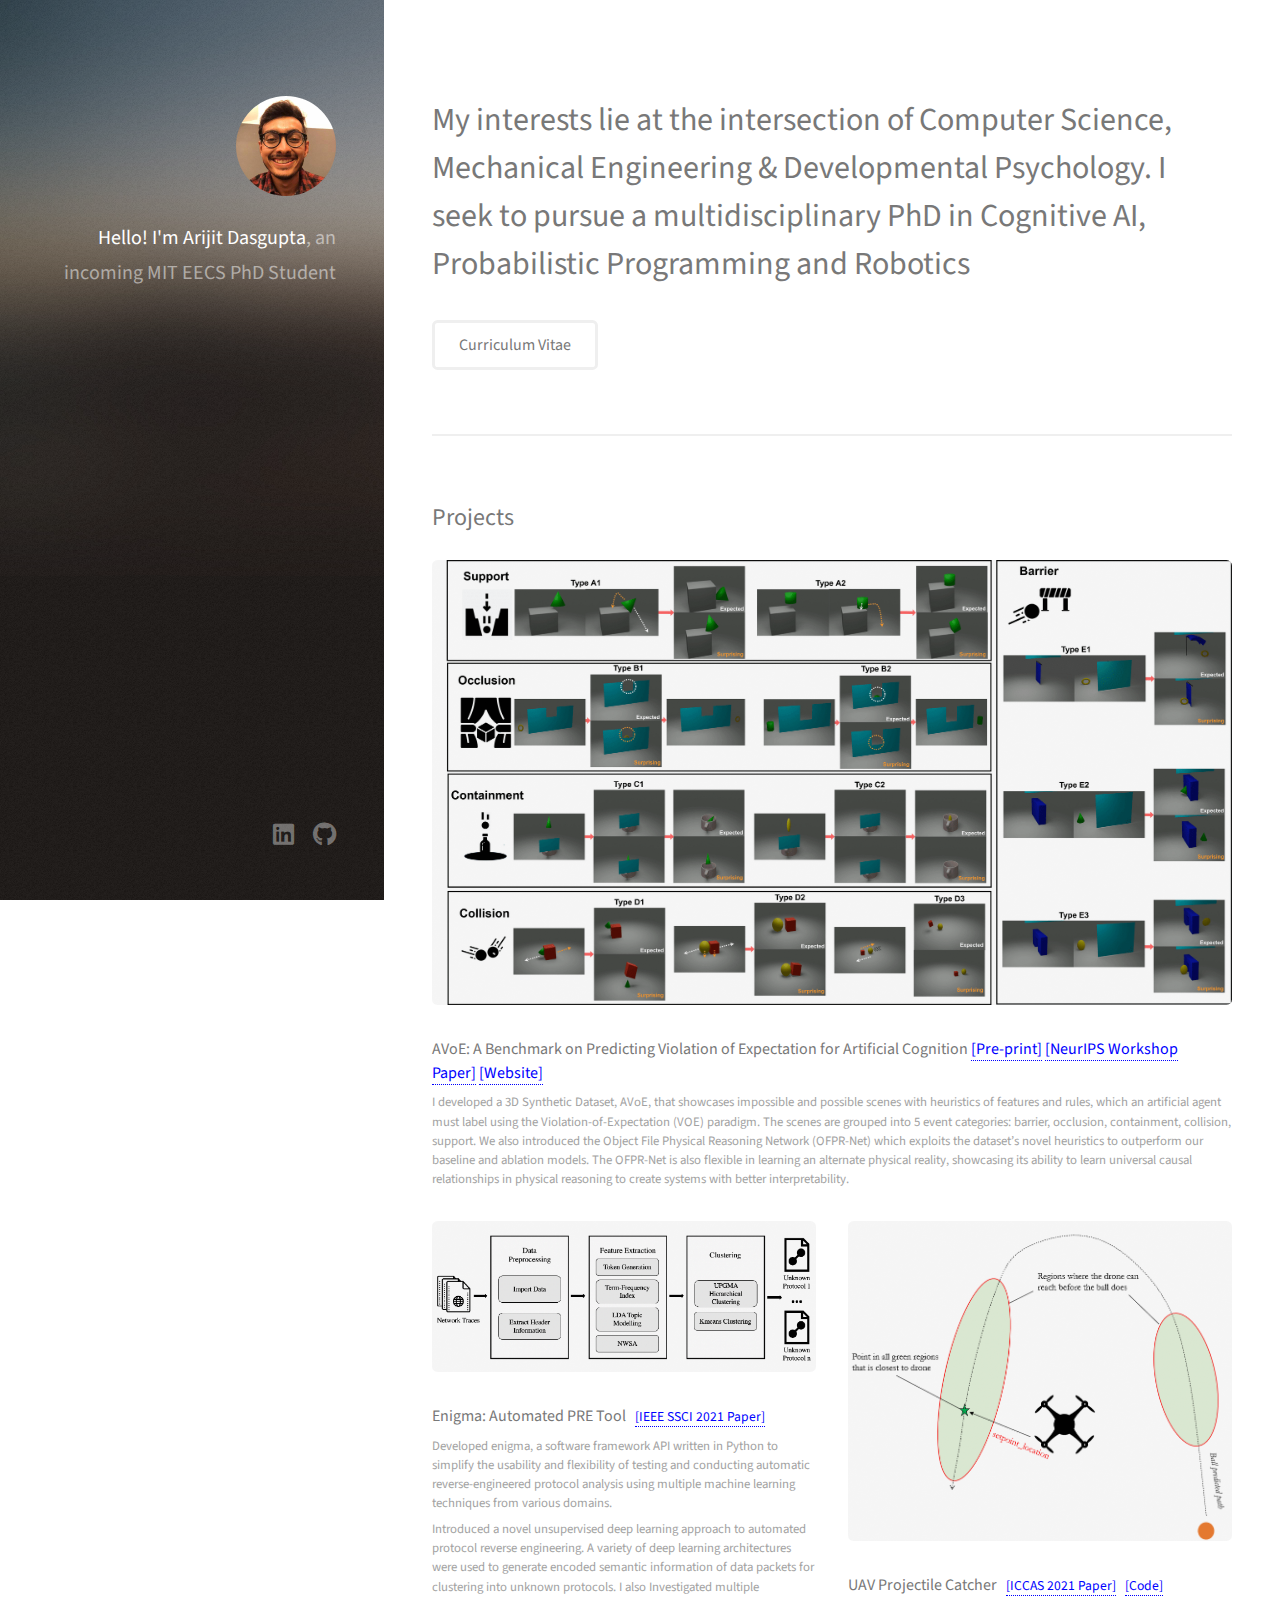
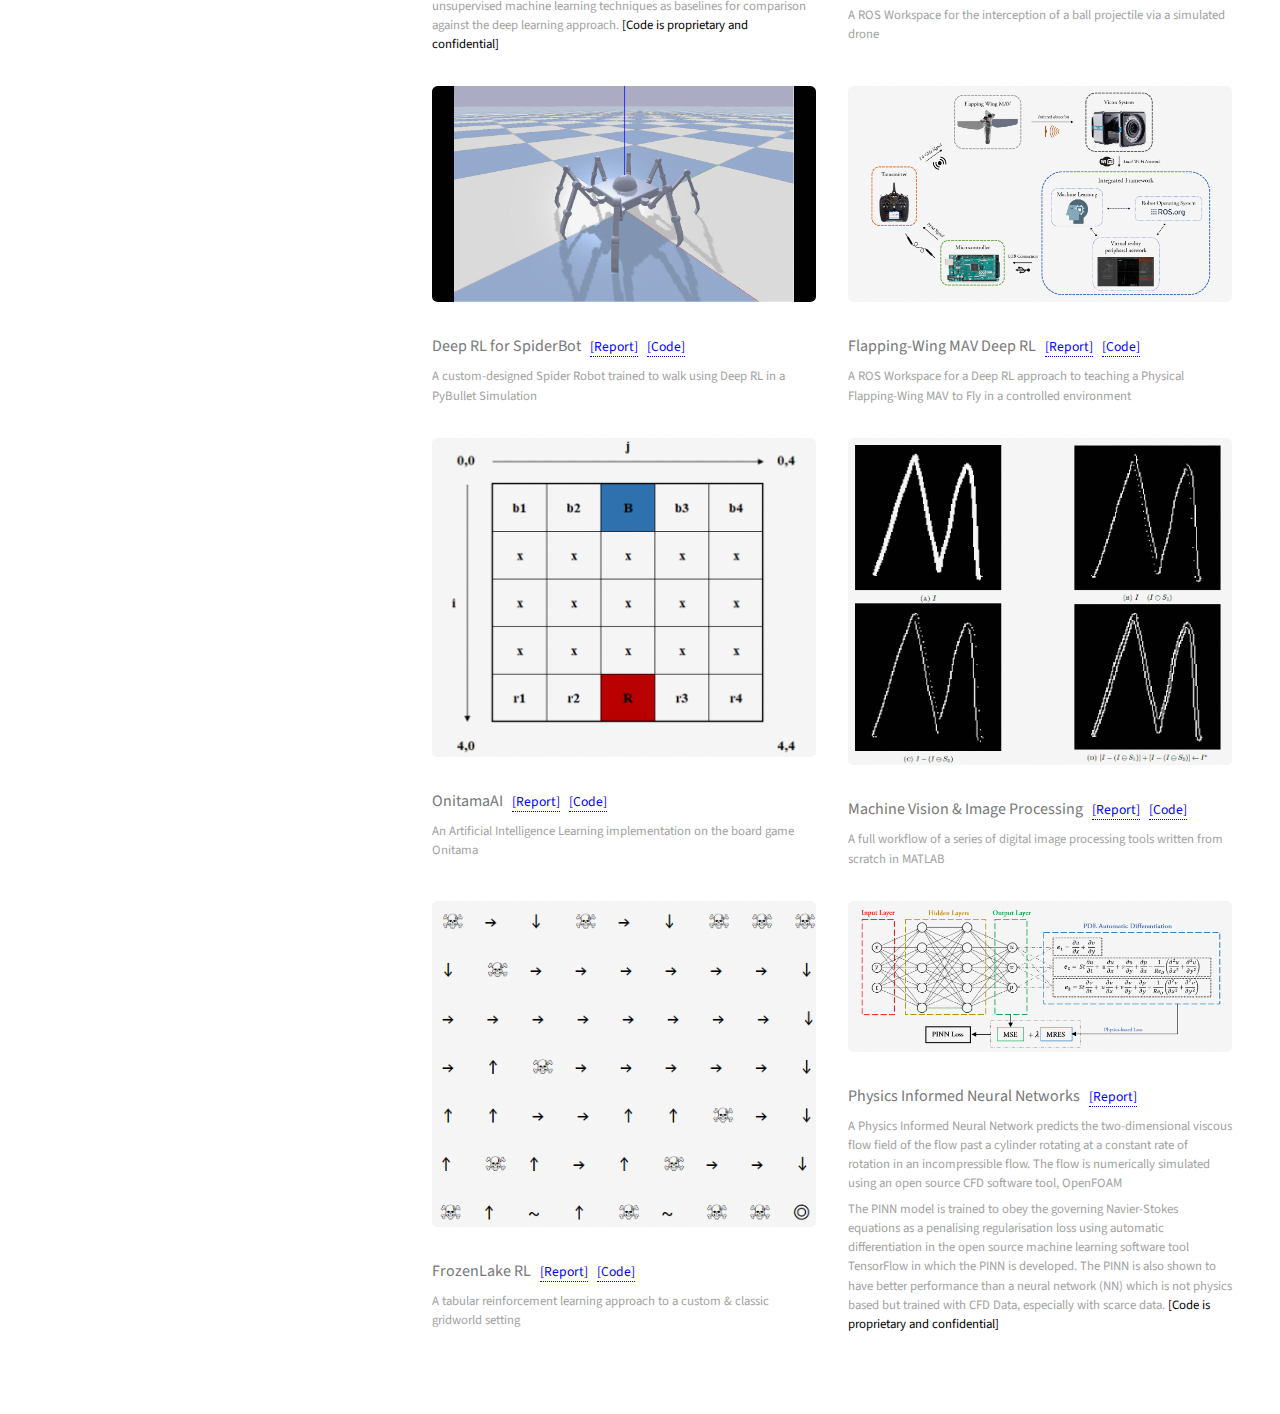
==== commit 6e104f08: "update index.html" ====
--- a/index.html
+++ b/index.html
@@ -17,7 +17,7 @@
 			<header id="header">
 				<div class="inner">
 					<a href="#" class="image avatar"><img src="images/avatar.jpg" alt="" /></a>
-					<h1><strong>Hello! I'm Arijit Dasgupta</strong>, a prospective PhD Student in AI and Robotics</h1>
+					<h1><strong>Hello! I'm Arijit Dasgupta</strong>, an incoming MIT EECS PhD Student</h1>
 				</div>
 			</header>
 
@@ -27,7 +27,7 @@
 				<!-- One -->
 					<section id="one">
 						<header class="major">
-							<h2>My interests lie at the intersection of Mechanical Engineering, Computer Science & Developmental Psychology. I seek to pursue a multidisciplinary PhD in Cognitive & Embodied AI, Robotics, Reinforcement Learning and Computer Vision. </h2>
+							<h2>My interests lie at the intersection of Computer Science, Mechanical Engineering & Developmental Psychology. I seek to pursue a multidisciplinary PhD in Cognitive AI, Probabilistic Programming and Robotics</h2>
 						</header>
 						<ul class="actions">
 							<li><a href="pdf/ArijitDasgupta_Academic_CV.pdf" class="button">Curriculum Vitae </a></li>
@@ -41,7 +41,7 @@
 						<div class="row">
 							<article class="col-12 col-12-xsmall work-item">
 								<a class="special"><img src="images/avoe_diagram.png" alt="" /></a>
-								<h3> AVoE: A Benchmark on Predicting Violation of Expectation for Artificial Cognition <a href="https://arxiv.org/abs/2111.08826" style='font-size:1em; color:blue; text-decoration:none'>[Pre-print]</a>&nbsp<a href="https://arxiv.org/abs/2110.05836" style='font-size:1em; color:blue; text-decoration:none'>[NeurIPS Workshop Paper]</a></h3>
+								<h3> AVoE: A Benchmark on Predicting Violation of Expectation for Artificial Cognition <a href="https://arxiv.org/abs/2111.08826" style='font-size:1em; color:blue; text-decoration:none'>[Pre-print]</a>&nbsp<a href="https://arxiv.org/abs/2110.05836" style='font-size:1em; color:blue; text-decoration:none'>[NeurIPS Workshop Paper]</a>&nbsp<a href="sites/voe.html" style='font-size:1em; color:blue; text-decoration:none'>[Website]</a></h3>
 								<p>I developed a 3D Synthetic Dataset, AVoE, that showcases impossible and possible scenes with heuristics of features and rules, which an artificial agent must label using the Violation-of-Expectation (VOE) paradigm. The scenes are grouped into 5 event categories: barrier, occlusion, containment, collision, support. We also introduced the Object File Physical Reasoning Network (OFPR-Net) which exploits the dataset’s novel heuristics to outperform our baseline and ablation models. The OFPR-Net is also flexible in learning an alternate physical reality, showcasing its ability to learn universal causal relationships in physical reasoning to create systems with better interpretability.</p>
 							</article>							
 
